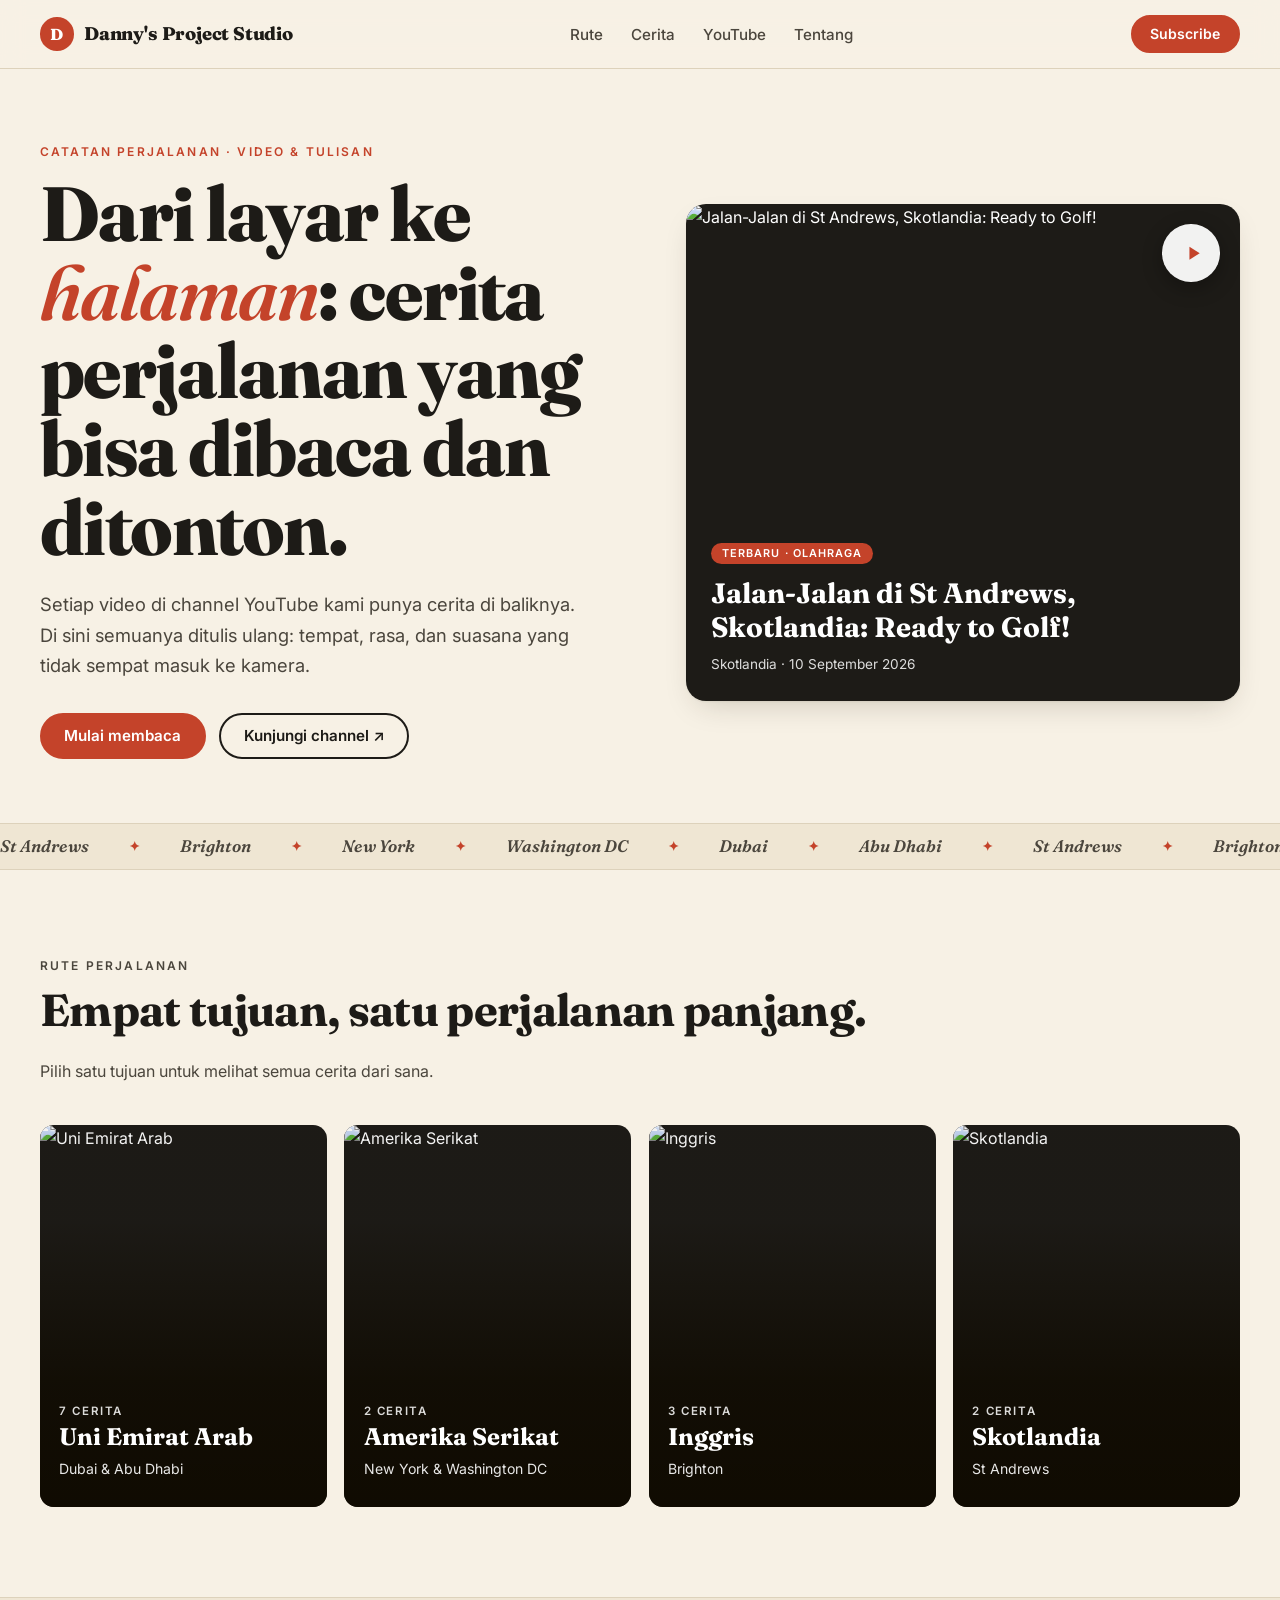
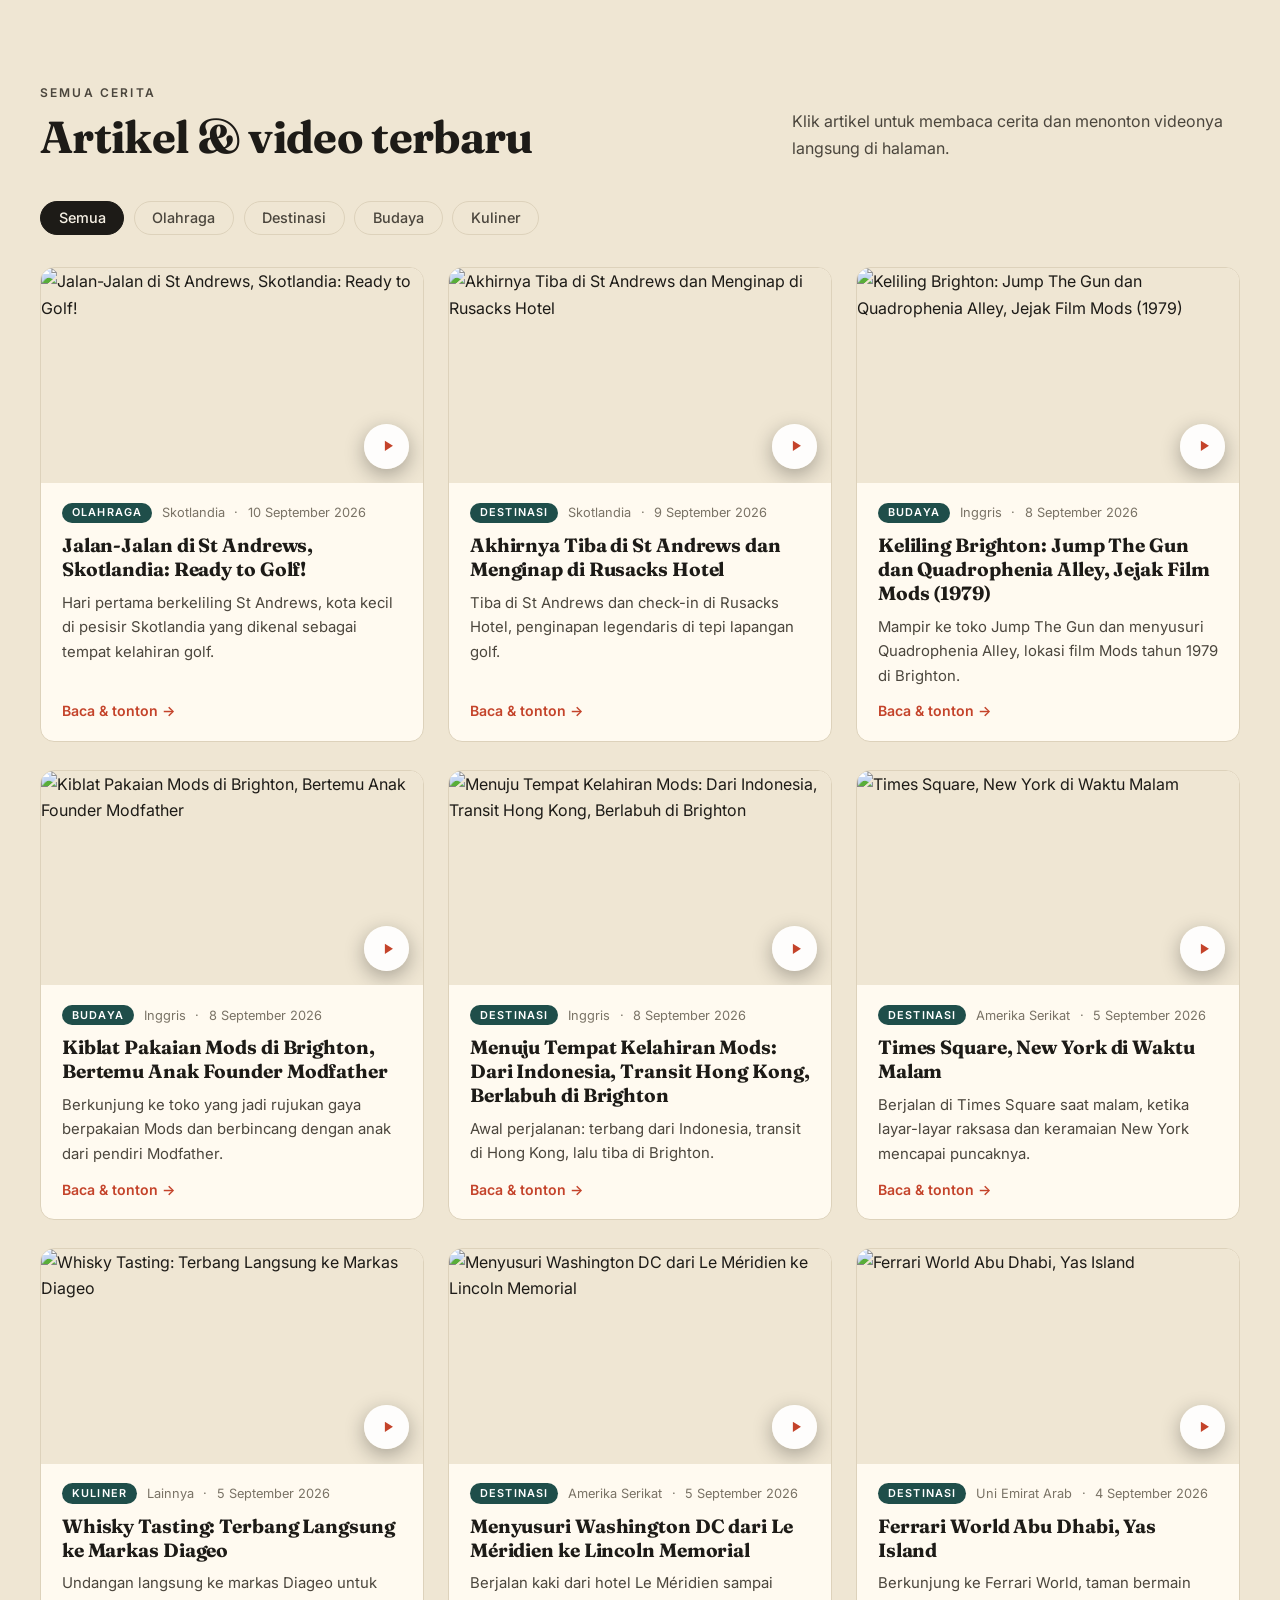
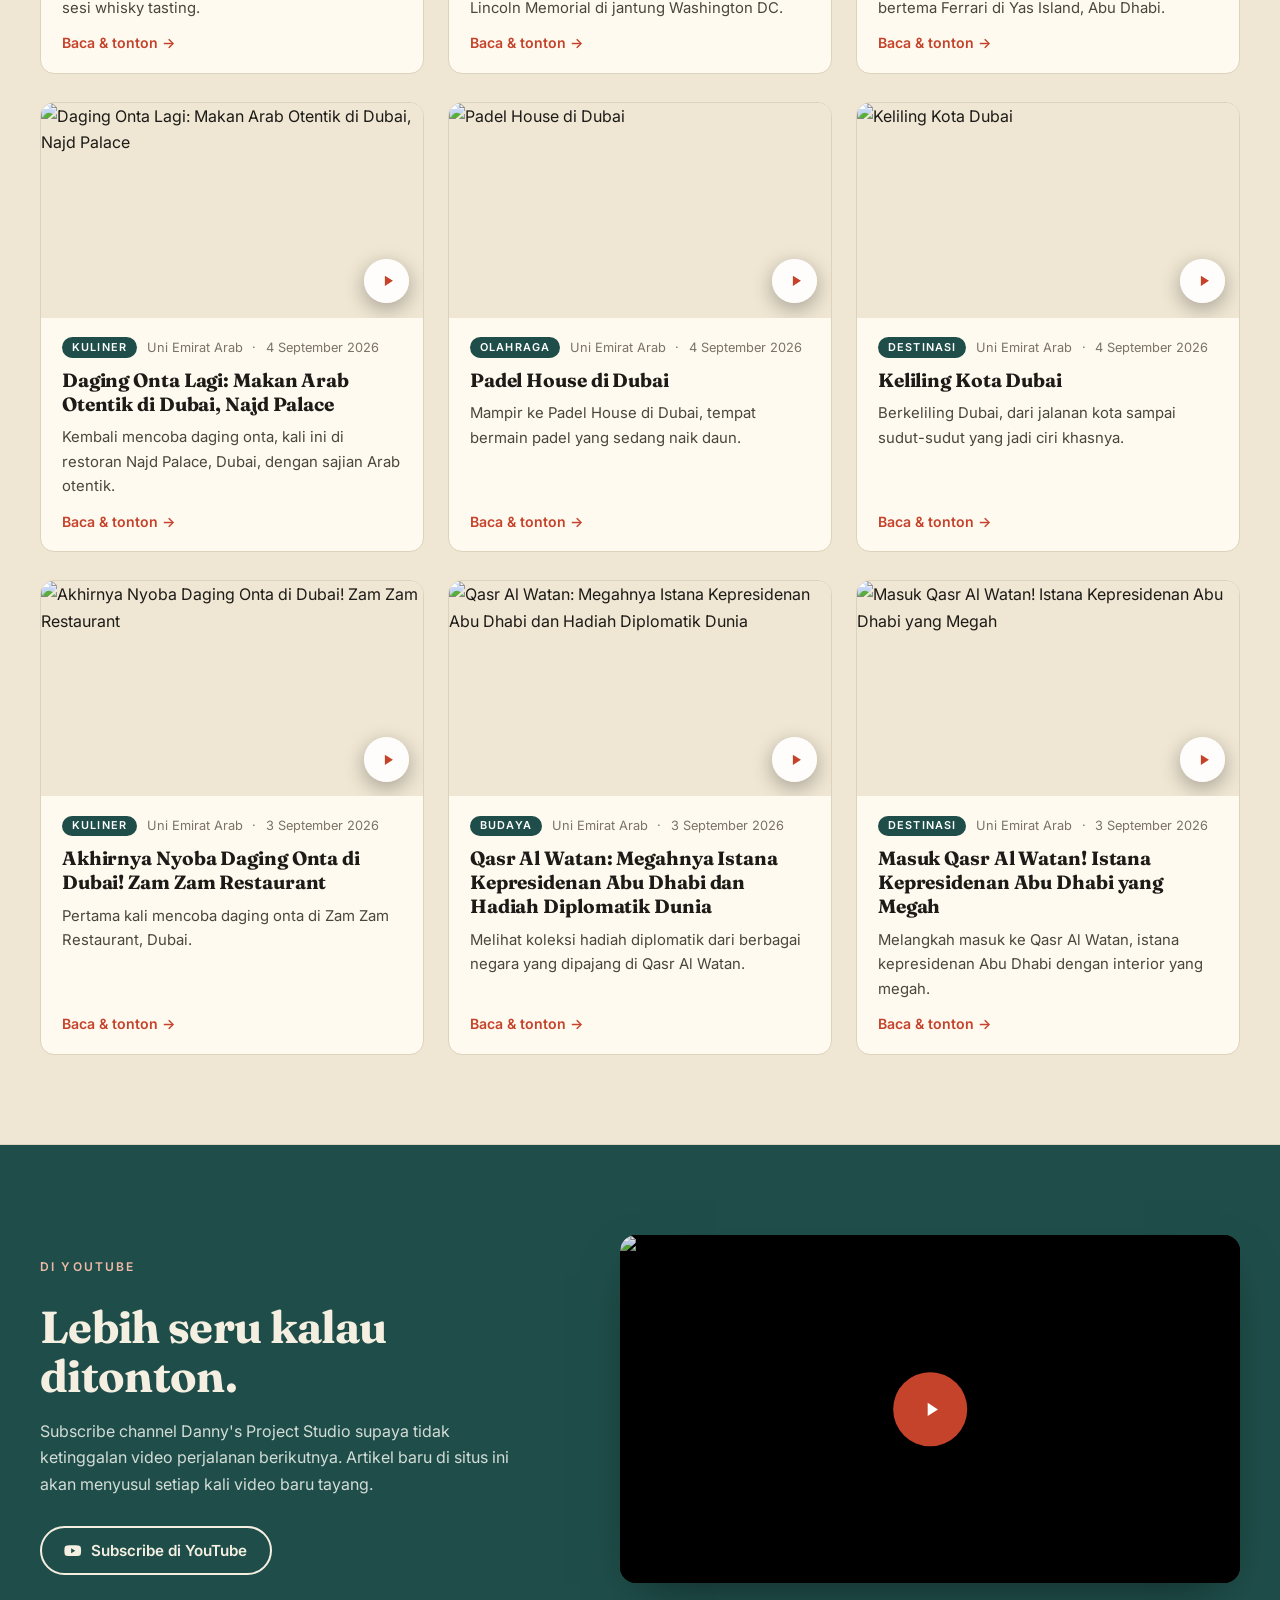
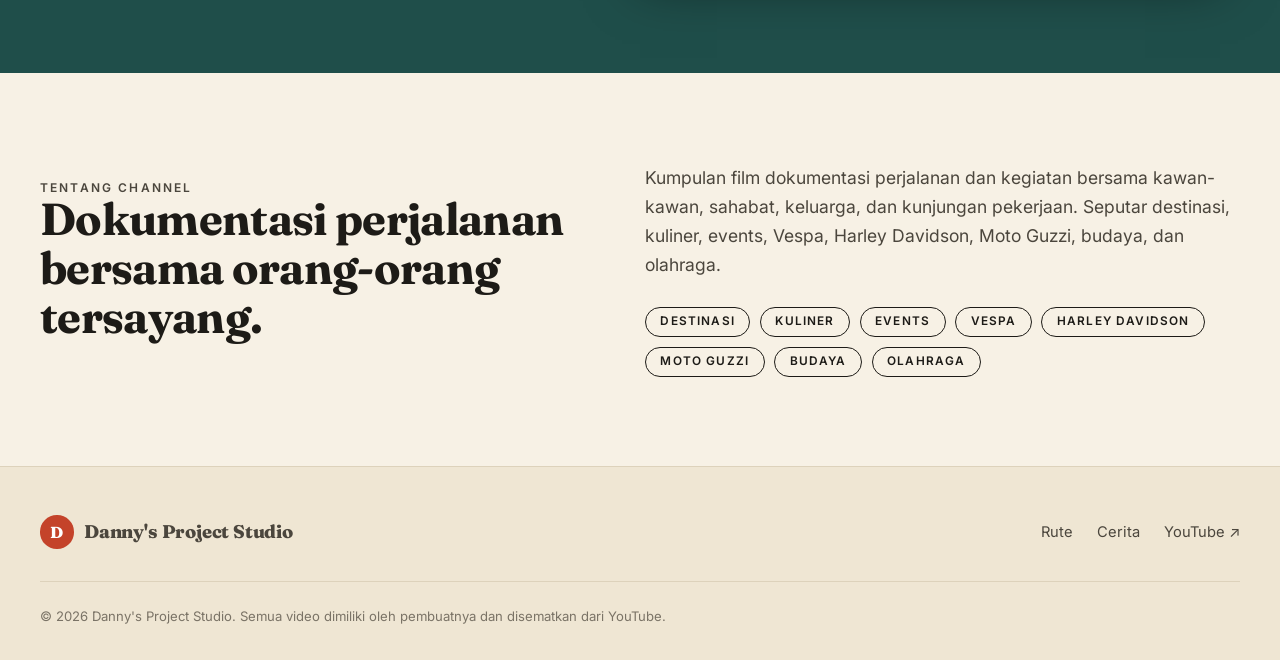
==== index.html @ 521af08e "Initial commit" ====
<!DOCTYPE html>
<html lang="id">
<head>
<meta charset="UTF-8">
<meta name="viewport" content="width=device-width, initial-scale=1.0">
<title>Danny's Project Studio — Catatan Perjalanan &amp; Video Travel</title>
<meta name="description" content="Artikel dan video perjalanan: destinasi, kuliner, budaya, dan olahraga dari Dubai, Abu Dhabi, New York, Washington DC, Brighton, dan St Andrews.">
<meta property="og:type" content="website">
<meta property="og:title" content="Danny's Project Studio — Catatan Perjalanan &amp; Video Travel">
<meta property="og:description" content="Artikel dan video perjalanan dari seluruh dunia.">
<meta property="og:image" content="">
<meta name="theme-color" content="#f7f1e5">
<link rel="preconnect" href="https://fonts.googleapis.com">
<link rel="preconnect" href="https://fonts.gstatic.com" crossorigin>
<link rel="stylesheet" href="https://fonts.googleapis.com/css2?family=Fraunces:ital,opsz,wght@0,9..144,400;0,9..144,600;0,9..144,700;0,9..144,800;1,9..144,600&family=Inter:wght@400;500;600&display=swap">
<link rel="stylesheet" href="assets/style.css">
</head>
<body data-page="home">

<header class="site-header">
  <div class="wrap nav">
    <a class="brand" href="index.html" aria-label="Danny's Project Studio, beranda">
      <span class="brand-mark">D</span>Danny's Project Studio
    </a>
    <button class="nav-toggle" type="button" aria-label="Buka menu" aria-expanded="false">
      <svg viewBox="0 0 24 24" fill="none" stroke="currentColor" stroke-width="2" stroke-linecap="round"><path d="M4 7h16M4 12h16M4 17h16"/></svg>
    </button>
    <ul class="nav-links">
      <li><a href="#rute">Rute</a></li>
      <li><a href="#cerita">Cerita</a></li>
      <li><a href="#youtube">YouTube</a></li>
      <li><a href="#tentang">Tentang</a></li>
    </ul>
    <a class="btn btn-primary nav-cta" href="https://www.youtube.com/@dannymamesahstudio?sub_confirmation=1" target="_blank" rel="noopener">Subscribe</a>
  </div>
</header>

<main>
  <!-- HERO -->
  <section class="hero">
    <div class="wrap hero-grid">
      <div>
        <p class="eyebrow">Catatan perjalanan · Video &amp; tulisan</p>
        <h1 class="h-display">Dari layar ke <em>halaman</em>: cerita perjalanan yang bisa dibaca dan ditonton.</h1>
        <p class="lead">Setiap video di channel YouTube kami punya cerita di baliknya. Di sini semuanya ditulis ulang: tempat, rasa, dan suasana yang tidak sempat masuk ke kamera.</p>
        <div class="hero-actions">
          <a class="btn btn-primary" href="#cerita">Mulai membaca</a>
          <a class="btn btn-ghost" href="https://www.youtube.com/@dannymamesahstudio" target="_blank" rel="noopener">Kunjungi channel ↗</a>
        </div>
      </div>
      <div id="hero-card"></div>
    </div>
  </section>

  <div class="marquee" id="marquee"></div>

  <!-- RUTE -->
  <section id="rute">
    <div class="wrap">
      <div class="section-head">
        <div>
          <p class="eyebrow">Rute perjalanan</p>
          <h2 class="h-section">Empat tujuan, satu perjalanan panjang.</h2>
        </div>
        <p>Pilih satu tujuan untuk melihat semua cerita dari sana.</p>
      </div>
      <div class="routes" id="routes"></div>
    </div>
  </section>

  <!-- CERITA -->
  <section id="cerita" style="background: var(--paper-2); border-block: 1px solid var(--line);">
    <div class="wrap">
      <div class="section-head">
        <div>
          <p class="eyebrow">Semua cerita</p>
          <h2 class="h-section">Artikel &amp; video terbaru</h2>
        </div>
        <p>Klik artikel untuk membaca cerita dan menonton videonya langsung di halaman.</p>
      </div>
      <div class="filters" id="filters" role="group" aria-label="Filter kategori"></div>
      <div class="grid" id="article-grid"></div>
    </div>
  </section>

  <!-- YOUTUBE -->
  <section id="youtube" class="yt-band">
    <div class="wrap yt-grid">
      <div>
        <p class="eyebrow">Di YouTube</p>
        <h2 class="h-section">Lebih seru kalau ditonton.</h2>
        <p>Subscribe channel Danny's Project Studio supaya tidak ketinggalan video perjalanan berikutnya. Artikel baru di situs ini akan menyusul setiap kali video baru tayang.</p>
        <a class="btn btn-ghost" href="https://www.youtube.com/@dannymamesahstudio?sub_confirmation=1" target="_blank" rel="noopener">
          <svg viewBox="0 0 24 24" fill="currentColor" aria-hidden="true"><path d="M23 7.2a3 3 0 0 0-2.1-2.1C19 4.6 12 4.6 12 4.6s-7 0-8.9.5A3 3 0 0 0 1 7.2C.5 9.1.5 12 .5 12s0 2.9.5 4.8a3 3 0 0 0 2.1 2.1c1.9.5 8.9.5 8.9.5s7 0 8.9-.5a3 3 0 0 0 2.1-2.1c.5-1.9.5-4.8.5-4.8s0-2.9-.5-4.8zM9.8 15.3V8.7l5.7 3.3-5.7 3.3z"/></svg>
          Subscribe di YouTube
        </a>
      </div>
      <div id="yt-video"></div>
    </div>
  </section>

  <!-- TENTANG -->
  <section id="tentang">
    <div class="wrap about-grid">
      <div>
        <p class="eyebrow">Tentang channel</p>
        <h2 class="h-section">Dokumentasi perjalanan bersama orang-orang tersayang.</h2>
      </div>
      <div>
        <p id="about-text" style="margin-top:0;font-size:1.1rem"></p>
        <div class="topics" id="topics"></div>
      </div>
    </div>
  </section>
</main>

<footer class="site-footer">
  <div class="wrap">
    <div class="footer-top">
      <a class="brand" href="index.html"><span class="brand-mark">D</span>Danny's Project Studio</a>
      <ul class="footer-links">
        <li><a href="#rute">Rute</a></li>
        <li><a href="#cerita">Cerita</a></li>
        <li><a href="https://www.youtube.com/@dannymamesahstudio" target="_blank" rel="noopener">YouTube ↗</a></li>
      </ul>
    </div>
    <p class="footer-bottom">© <span id="year">2026</span> Danny's Project Studio. Semua video dimiliki oleh pembuatnya dan disematkan dari YouTube.</p>
  </div>
</footer>

<script src="assets/data.js"></script>
<script src="assets/app.js"></script>
</body>
</html>
---- assets/style.css ----
/* ============ TOKENS ============ */
:root {
  --paper: #f7f1e5;
  --paper-2: #efe6d3;
  --card: #fffaf0;
  --ink: #1d1b17;
  --ink-soft: #4b463d;
  --ink-mute: #7a7366;
  --line: #ddd2bb;
  --accent: #c4432a;
  --accent-dark: #9f321d;
  --teal: #1f4e4a;
  --radius: 14px;
  --shadow: 0 1px 2px rgba(40, 30, 10, .06), 0 12px 32px -12px rgba(40, 30, 10, .22);
  --serif: 'Fraunces', Georgia, serif;
  --sans: 'Inter', system-ui, -apple-system, 'Segoe UI', sans-serif;
  --ease: cubic-bezier(.22, 1, .36, 1);
}

* { margin: 0; padding: 0; box-sizing: border-box; }
html { scroll-behavior: smooth; }
body {
  background: var(--paper);
  color: var(--ink);
  font: 400 1rem/1.65 var(--sans);
  -webkit-font-smoothing: antialiased;
}
img { max-width: 100%; display: block; }
a { color: inherit; }
::selection { background: var(--accent); color: #fff; }
:focus-visible { outline: 3px solid var(--accent); outline-offset: 3px; border-radius: 4px; }

.wrap { width: min(1200px, 100% - 3rem); margin-inline: auto; }
.wrap-narrow { width: min(760px, 100% - 3rem); margin-inline: auto; }
.sr-only { position: absolute; width: 1px; height: 1px; overflow: hidden; clip: rect(0 0 0 0); white-space: nowrap; }

.eyebrow {
  font: 600 .75rem/1 var(--sans);
  letter-spacing: .18em;
  text-transform: uppercase;
  color: var(--accent);
}
.h-display {
  font: 800 clamp(2.4rem, 6.2vw, 4.8rem)/1.02 var(--serif);
  letter-spacing: -.02em;
}
.h-section {
  font: 700 clamp(1.8rem, 3.8vw, 2.8rem)/1.1 var(--serif);
  letter-spacing: -.015em;
}
.lead { font-size: 1.15rem; color: var(--ink-soft); max-width: 34rem; }

/* ============ BUTTONS ============ */
.btn {
  display: inline-flex; align-items: center; gap: .6rem;
  padding: .85rem 1.4rem;
  border-radius: 999px;
  font: 600 .95rem/1 var(--sans);
  text-decoration: none;
  border: 2px solid var(--ink);
  background: transparent; color: var(--ink);
  cursor: pointer;
  transition: background .25s var(--ease), color .25s var(--ease), border-color .25s var(--ease), transform .25s var(--ease);
}
.btn:hover { transform: translateY(-2px); }
.btn-primary { background: var(--accent); border-color: var(--accent); color: #fff; }
.btn-primary:hover { background: var(--accent-dark); border-color: var(--accent-dark); }
.btn-ghost:hover { background: var(--ink); color: var(--paper); }
.btn svg { width: 1.15em; height: 1.15em; flex: none; }

/* ============ HEADER ============ */
.site-header {
  position: sticky; top: 0; z-index: 50;
  background: color-mix(in srgb, var(--paper) 88%, transparent);
  backdrop-filter: blur(12px);
  border-bottom: 1px solid var(--line);
}
.nav { display: flex; align-items: center; justify-content: space-between; gap: 1rem; height: 4.25rem; }
.brand { display: flex; align-items: center; gap: .65rem; text-decoration: none; font: 800 1.15rem/1 var(--serif); letter-spacing: -.01em; }
.brand-mark {
  width: 2.1rem; height: 2.1rem; border-radius: 50%;
  background: var(--accent); color: #fff;
  display: grid; place-items: center;
  font: 800 1rem/1 var(--serif);
}
.nav-links { display: flex; align-items: center; gap: 1.75rem; list-style: none; }
.nav-links a { text-decoration: none; font-weight: 500; font-size: .95rem; color: var(--ink-soft); transition: color .2s; }
.nav-links a:hover { color: var(--accent); }
.nav-toggle { display: none; background: none; border: 0; padding: .5rem; cursor: pointer; color: var(--ink); }
.nav-toggle svg { width: 1.6rem; height: 1.6rem; }
.nav .btn { padding: .65rem 1.1rem; font-size: .88rem; }

@media (max-width: 820px) {
  .nav-toggle { display: block; }
  .nav .btn-primary.nav-cta { display: none; }
  .nav-links {
    position: absolute; top: 100%; left: 0; right: 0;
    flex-direction: column; align-items: stretch; gap: 0;
    background: var(--paper);
    border-bottom: 1px solid var(--line);
    padding: .5rem 1.5rem 1rem;
    display: none;
  }
  .nav-links.open { display: flex; }
  .nav-links a { display: block; padding: .85rem 0; border-bottom: 1px solid var(--line); }
  .nav-links li:last-child a { border: 0; }
}

/* ============ HERO ============ */
.hero { padding: clamp(2.5rem, 6vw, 5rem) 0 clamp(2.5rem, 5vw, 4rem); }
.hero-grid { display: grid; grid-template-columns: 1.05fr 1fr; gap: clamp(2rem, 5vw, 4.5rem); align-items: center; }
.hero h1 { margin: 1.1rem 0 1.4rem; }
.hero h1 em { font-style: italic; font-weight: 600; color: var(--accent); }
.hero-actions { display: flex; flex-wrap: wrap; gap: .85rem; margin-top: 2rem; }

.hero-card {
  position: relative; display: block; text-decoration: none;
  border-radius: 20px; overflow: hidden;
  box-shadow: var(--shadow);
  background: var(--ink);
  color: #fff;
}
.hero-card-img { aspect-ratio: 16 / 9; overflow: hidden; }
.hero-card img { width: 100%; height: 100%; object-fit: cover; transition: transform 1.2s var(--ease); }
.hero-card:hover img { transform: scale(1.05); }
.hero-card-body { padding: 1.4rem 1.6rem 1.6rem; }
.hero-card-body .tag { background: var(--accent); }
.hero-card-title { font: 700 clamp(1.3rem, 2.4vw, 1.75rem)/1.2 var(--serif); margin: .8rem 0 .5rem; }
.hero-card-meta { font-size: .85rem; opacity: .85; }
.hero-card .play { position: absolute; top: 1.25rem; right: 1.25rem; }
@media (max-width: 900px) {
  .hero-grid { grid-template-columns: 1fr; }
}

.play {
  width: 3.6rem; height: 3.6rem; border-radius: 50%;
  background: rgba(255,255,255,.94); color: var(--accent);
  display: grid; place-items: center;
  box-shadow: 0 6px 20px rgba(0,0,0,.3);
  transition: transform .3s var(--ease), background .3s;
}
.play svg { width: 1.4rem; height: 1.4rem; margin-left: 3px; }
a:hover > .play, .video-facade:hover .play, .card:hover .play { transform: scale(1.1); background: #fff; }

/* ============ MARQUEE ============ */
.marquee { border-block: 1px solid var(--line); background: var(--paper-2); overflow: hidden; padding: .9rem 0; }
.marquee-track { display: flex; gap: 2.5rem; width: max-content; animation: scroll 38s linear infinite; font: 600 1.05rem/1 var(--serif); font-style: italic; color: var(--ink-soft); }
.marquee-track span { display: inline-flex; align-items: center; gap: 2.5rem; white-space: nowrap; }
.marquee-track span::after { content: '✦'; color: var(--accent); font-style: normal; font-size: .8rem; }
@keyframes scroll { to { transform: translateX(-50%); } }

/* ============ SECTIONS ============ */
section { padding: clamp(3.5rem, 7vw, 6rem) 0; }
.section-head { display: flex; justify-content: space-between; align-items: flex-end; gap: 1.5rem; flex-wrap: wrap; margin-bottom: 2.5rem; }
.section-head .h-section { margin-top: .8rem; }
.section-head p { color: var(--ink-soft); max-width: 28rem; }

/* ============ ROUTES ============ */
.routes { display: grid; grid-template-columns: repeat(4, 1fr); gap: 1.1rem; }
.route {
  position: relative; border: 0; text-align: left; font: inherit; color: #fff;
  aspect-ratio: 3 / 4; border-radius: var(--radius); overflow: hidden;
  cursor: pointer; background: var(--ink); isolation: isolate;
}
.route img { position: absolute; inset: 0; width: 100%; height: 100%; object-fit: cover; z-index: -2; transition: transform .9s var(--ease); }
.route:hover img { transform: scale(1.07); }
.route::after { content: ''; position: absolute; inset: 0; z-index: -1; background: linear-gradient(to top, rgba(15,10,0,.94) 0%, rgba(15,10,0,.8) 32%, rgba(15,10,0,.05) 75%); }
.route-body { position: absolute; inset: auto 0 0 0; padding: 1.2rem; }
.route-count { font: 600 .72rem/1 var(--sans); letter-spacing: .14em; text-transform: uppercase; opacity: .85; }
.route-name { font: 700 1.5rem/1.1 var(--serif); margin: .4rem 0; }
.route-places { font-size: .88rem; opacity: .9; }
.route-blurb { font-size: .82rem; opacity: .75; margin-top: .5rem; max-height: 0; overflow: hidden; transition: max-height .4s var(--ease); }
.route:hover .route-blurb, .route:focus-visible .route-blurb { max-height: 6rem; }
@media (max-width: 960px) { .routes { grid-template-columns: repeat(2, 1fr); } }
@media (max-width: 480px) { .routes { grid-template-columns: 1fr; } .route { aspect-ratio: 16 / 10; } .route-blurb { max-height: 6rem; } }

/* ============ FILTERS ============ */
.filters { display: flex; flex-wrap: wrap; gap: .6rem; margin-bottom: 2rem; }
.chip {
  padding: .55rem 1.1rem; border-radius: 999px;
  border: 1.5px solid var(--line); background: transparent;
  font: 500 .9rem/1 var(--sans); color: var(--ink-soft); cursor: pointer;
  transition: all .2s var(--ease);
}
.chip:hover { border-color: var(--ink); color: var(--ink); }
.chip[aria-pressed="true"] { background: var(--ink); border-color: var(--ink); color: var(--paper); }

/* ============ CARDS ============ */
.grid { display: grid; grid-template-columns: repeat(3, 1fr); gap: 1.75rem 1.5rem; }
@media (max-width: 960px) { .grid { grid-template-columns: repeat(2, 1fr); } }
@media (max-width: 600px) { .grid { grid-template-columns: 1fr; } }

.card {
  display: flex; flex-direction: column; text-decoration: none;
  background: var(--card); border: 1px solid var(--line); border-radius: var(--radius);
  overflow: hidden;
  transition: transform .35s var(--ease), box-shadow .35s var(--ease);
}
.card:hover { transform: translateY(-5px); box-shadow: var(--shadow); }
.card-thumb { position: relative; aspect-ratio: 16 / 9; overflow: hidden; background: var(--paper-2); }
.card-thumb img { width: 100%; height: 100%; object-fit: cover; transition: transform .8s var(--ease); }
.card:hover .card-thumb img { transform: scale(1.06); }
.card-thumb .play { position: absolute; right: .9rem; bottom: .9rem; width: 2.8rem; height: 2.8rem; }
.card-thumb .play svg { width: 1.1rem; height: 1.1rem; }
.card-body { padding: 1.2rem 1.3rem 1.4rem; display: flex; flex-direction: column; gap: .6rem; flex: 1; }
.card-meta { display: flex; align-items: center; gap: .6rem; font-size: .8rem; color: var(--ink-mute); flex-wrap: wrap; }
.card-title { font: 700 1.2rem/1.25 var(--serif); letter-spacing: -.005em; }
.card:hover .card-title { color: var(--accent); }
.card-excerpt { font-size: .93rem; color: var(--ink-soft); display: -webkit-box; -webkit-line-clamp: 3; -webkit-box-orient: vertical; overflow: hidden; }
.card-more { margin-top: auto; padding-top: .4rem; font: 600 .88rem/1 var(--sans); color: var(--accent); }

.tag {
  display: inline-block; padding: .3rem .65rem; border-radius: 999px;
  font: 600 .68rem/1 var(--sans); letter-spacing: .1em; text-transform: uppercase;
  background: var(--teal); color: #fff;
}
.tag-soft { background: var(--paper-2); color: var(--ink-soft); }

.empty { color: var(--ink-mute); padding: 3rem 0; text-align: center; }

/* ============ YOUTUBE BAND ============ */
.yt-band { background: var(--teal); color: #f4efe1; }
.yt-band .eyebrow { color: #f0b9a6; }
.yt-grid { display: grid; grid-template-columns: 1fr 1.2fr; gap: clamp(2rem, 5vw, 4rem); align-items: center; }
.yt-grid p { color: #d3dcd6; margin: 1.1rem 0 1.8rem; max-width: 30rem; }
.yt-band .btn-ghost { border-color: #f4efe1; color: #f4efe1; }
.yt-band .btn-ghost:hover { background: #f4efe1; color: var(--teal); }
@media (max-width: 900px) { .yt-grid { grid-template-columns: 1fr; } }

/* ============ VIDEO FACADE ============ */
.video-wrap { border-radius: 16px; overflow: hidden; box-shadow: 0 20px 50px -20px rgba(0,0,0,.5); background: #000; aspect-ratio: 16 / 9; }
.video-facade { position: relative; width: 100%; height: 100%; border: 0; padding: 0; cursor: pointer; background: #000; display: block; }
.video-facade img { width: 100%; height: 100%; object-fit: cover; opacity: .92; transition: opacity .3s; }
.video-facade:hover img { opacity: 1; }
.video-facade .play { position: absolute; top: 50%; left: 50%; translate: -50% -50%; width: 4.6rem; height: 4.6rem; background: var(--accent); color: #fff; }
.video-facade:hover .play { background: var(--accent-dark); }
.video-wrap iframe { width: 100%; height: 100%; border: 0; display: block; }

/* ============ ABOUT ============ */
.about-grid { display: grid; grid-template-columns: 1fr 1.1fr; gap: clamp(2rem, 5vw, 4rem); align-items: start; }
.about-grid p { color: var(--ink-soft); margin-top: 1.2rem; }
.topics { display: flex; flex-wrap: wrap; gap: .6rem; margin-top: 1.8rem; }
.topics .tag { background: transparent; color: var(--ink); border: 1.5px solid var(--ink); padding: .5rem .9rem; font-size: .74rem; }
@media (max-width: 860px) { .about-grid { grid-template-columns: 1fr; } }

/* ============ FOOTER ============ */
.site-footer { border-top: 1px solid var(--line); background: var(--paper-2); padding: 3rem 0 2rem; font-size: .92rem; color: var(--ink-soft); }
.footer-top { display: flex; justify-content: space-between; align-items: center; gap: 1.5rem; flex-wrap: wrap; padding-bottom: 2rem; border-bottom: 1px solid var(--line); }
.footer-links { display: flex; gap: 1.5rem; list-style: none; flex-wrap: wrap; }
.footer-links a { text-decoration: none; }
.footer-links a:hover { color: var(--accent); }
.footer-bottom { padding-top: 1.5rem; font-size: .82rem; color: var(--ink-mute); }

/* ============ ARTICLE PAGE ============ */
.article-head { padding: clamp(2rem, 5vw, 3.5rem) 0 1.5rem; }
.crumbs { font-size: .85rem; color: var(--ink-mute); margin-bottom: 1.4rem; }
.crumbs a { text-decoration: none; }
.crumbs a:hover { color: var(--accent); }
.article-head h1 { font: 800 clamp(2rem, 5vw, 3.4rem)/1.08 var(--serif); letter-spacing: -.02em; margin: 1rem 0 1.2rem; }
.article-meta { display: flex; flex-wrap: wrap; align-items: center; gap: .6rem 1rem; font-size: .9rem; color: var(--ink-mute); }
.article-video { margin: 1.5rem auto 0; width: min(1000px, 100% - 3rem); }
.article-body { padding: 2.5rem 0 1rem; }
.article-body p { font-size: 1.12rem; line-height: 1.8; color: var(--ink-soft); margin-bottom: 1.4rem; }
.article-body p:first-child::first-letter {
  float: left; font: 800 4.2rem/.85 var(--serif); color: var(--accent);
  padding: .35rem .6rem 0 0;
}
.article-cta { margin: 2rem 0 0; padding: 1.6rem; background: var(--card); border: 1px solid var(--line); border-radius: var(--radius); display: flex; justify-content: space-between; align-items: center; gap: 1rem; flex-wrap: wrap; }
.article-cta strong { font: 700 1.15rem/1.3 var(--serif); display: block; }
.article-cta span { font-size: .9rem; color: var(--ink-mute); }

.pager { display: grid; grid-template-columns: 1fr 1fr; gap: 1rem; margin-top: 3rem; }
.pager a { display: block; padding: 1.1rem 1.3rem; border: 1px solid var(--line); border-radius: var(--radius); text-decoration: none; background: var(--card); transition: border-color .2s, transform .2s var(--ease); }
.pager a:hover { border-color: var(--accent); transform: translateY(-2px); }
.pager small { display: block; font: 600 .7rem/1 var(--sans); letter-spacing: .14em; text-transform: uppercase; color: var(--ink-mute); margin-bottom: .45rem; }
.pager strong { font: 700 1rem/1.3 var(--serif); }
.pager .next { text-align: right; grid-column: 2; }
@media (max-width: 600px) { .pager { grid-template-columns: 1fr; } .pager .next { grid-column: 1; } }

/* ============ REVEAL ============ */
.reveal { opacity: 0; transform: translateY(24px); transition: opacity .8s var(--ease), transform .8s var(--ease); }
.reveal.in { opacity: 1; transform: none; }

@media (prefers-reduced-motion: reduce) {
  html { scroll-behavior: auto; }
  *, *::before, *::after { animation: none !important; transition-duration: .01ms !important; }
  .reveal { opacity: 1; transform: none; }
}
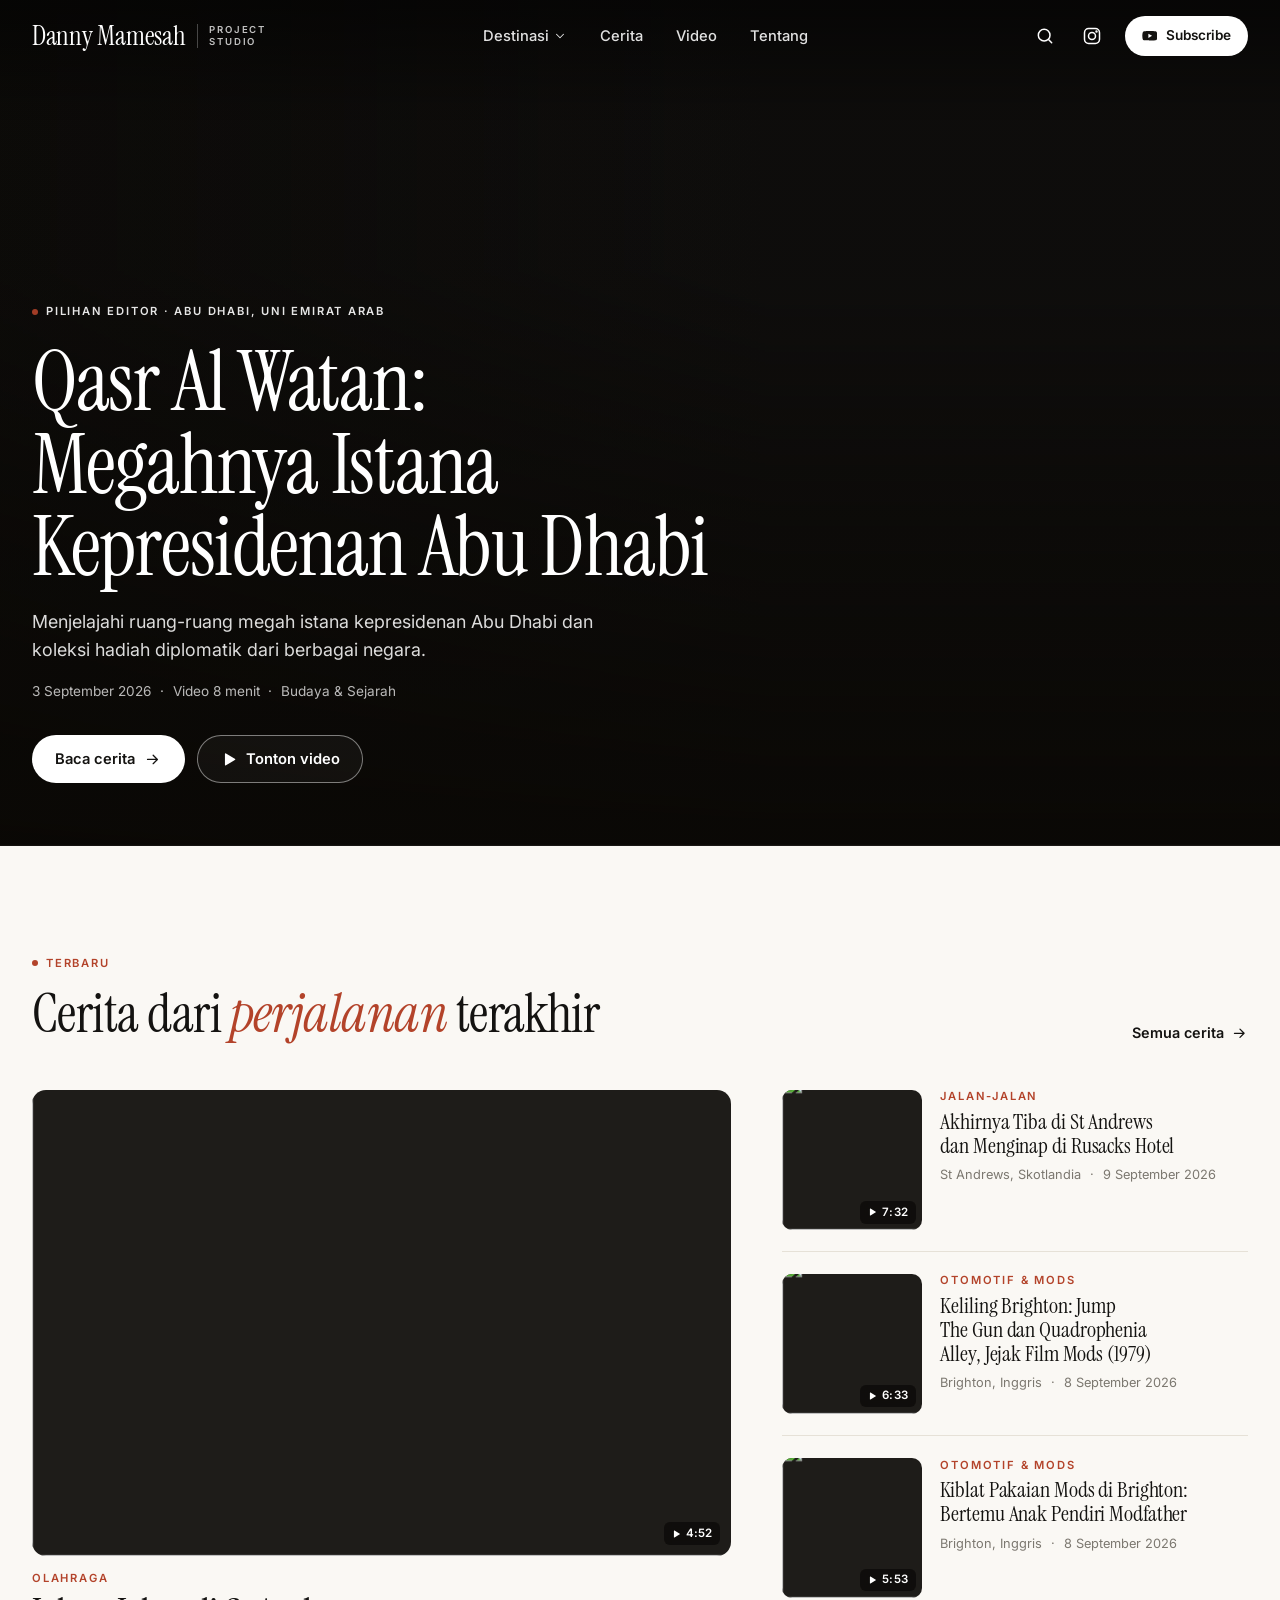
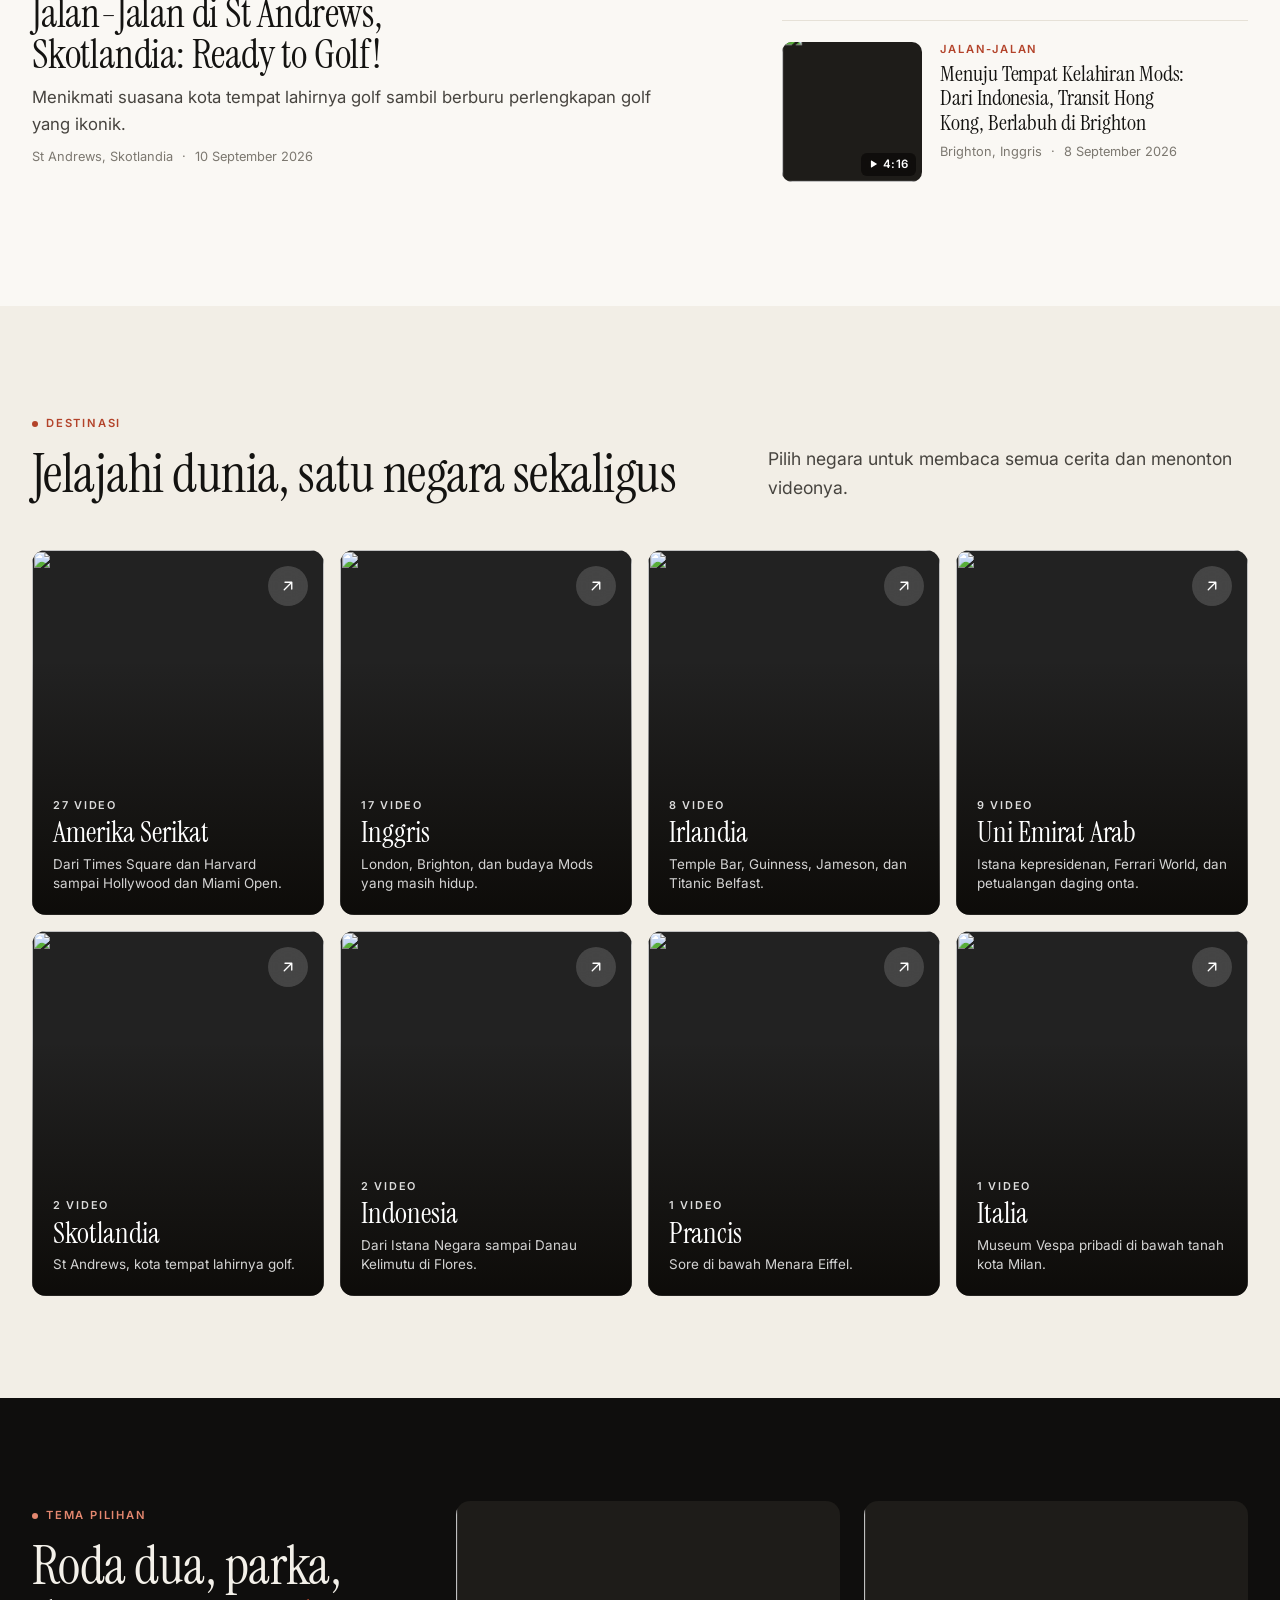
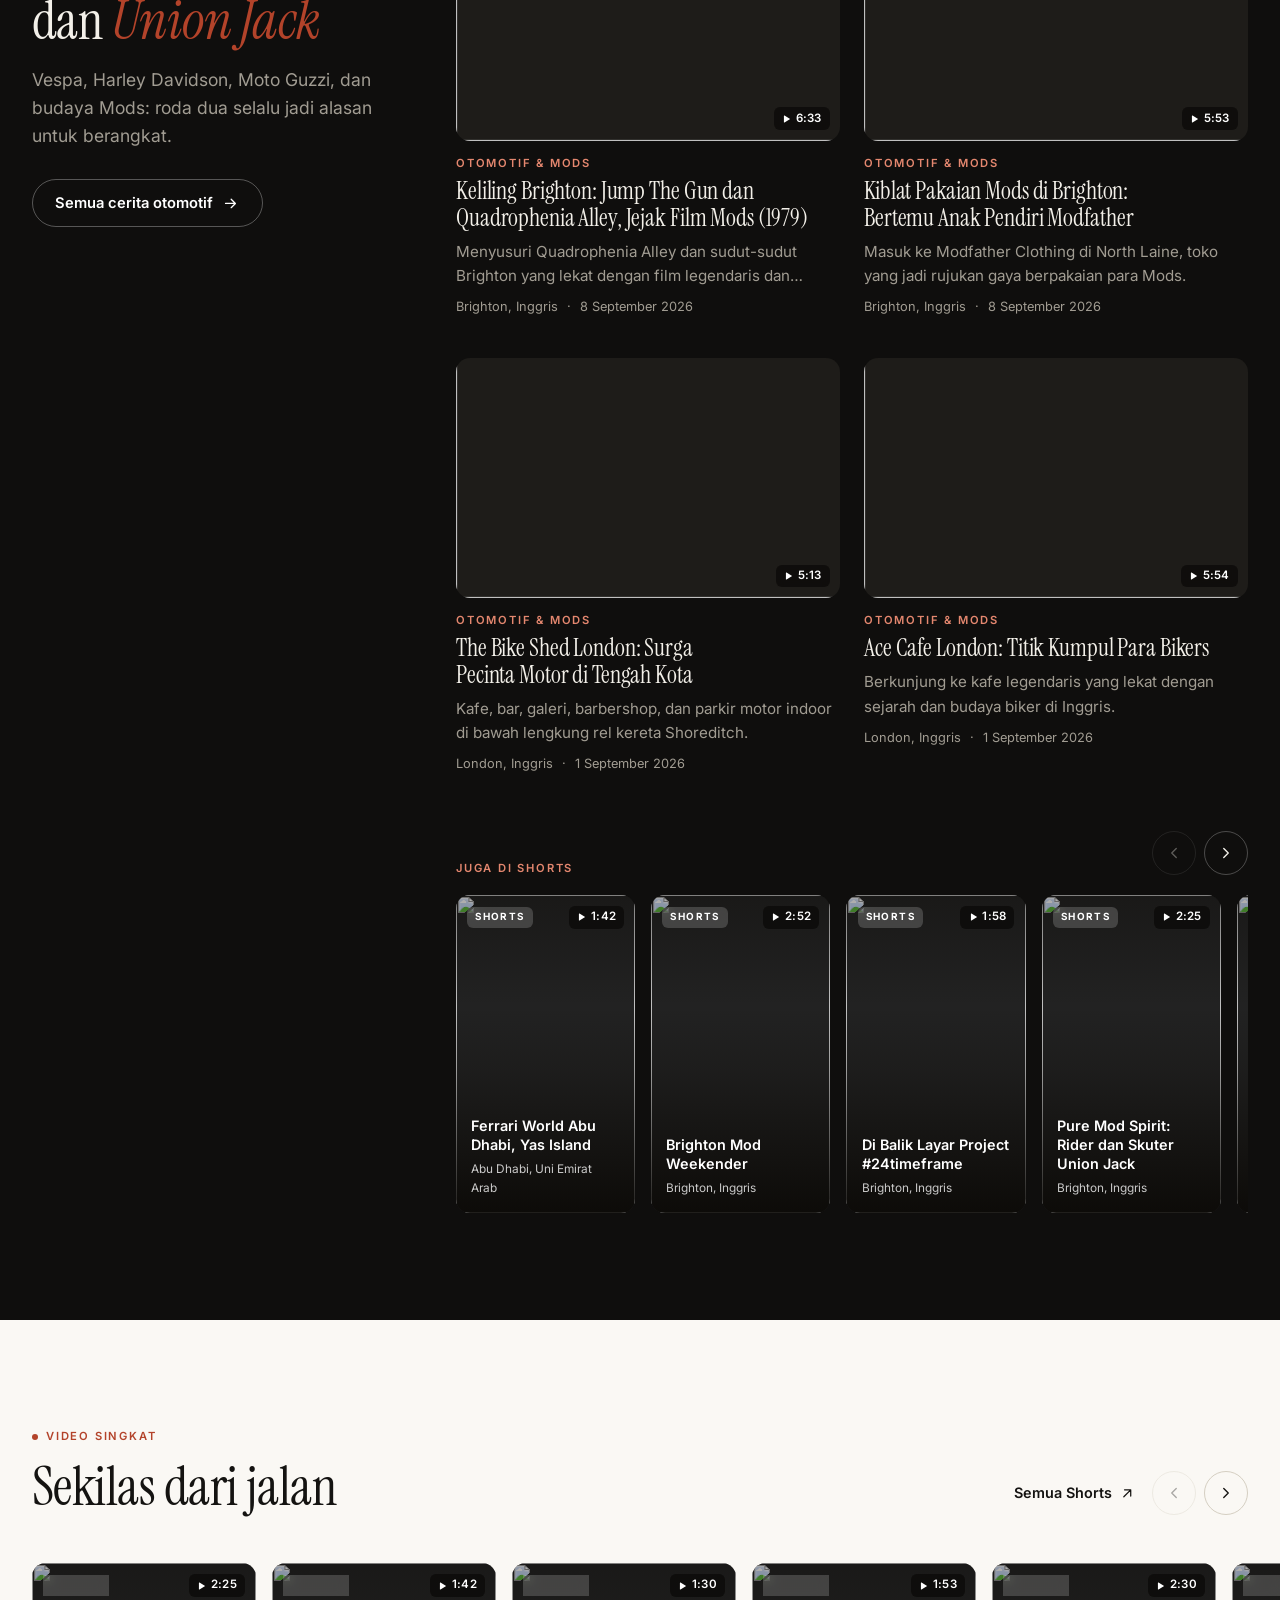
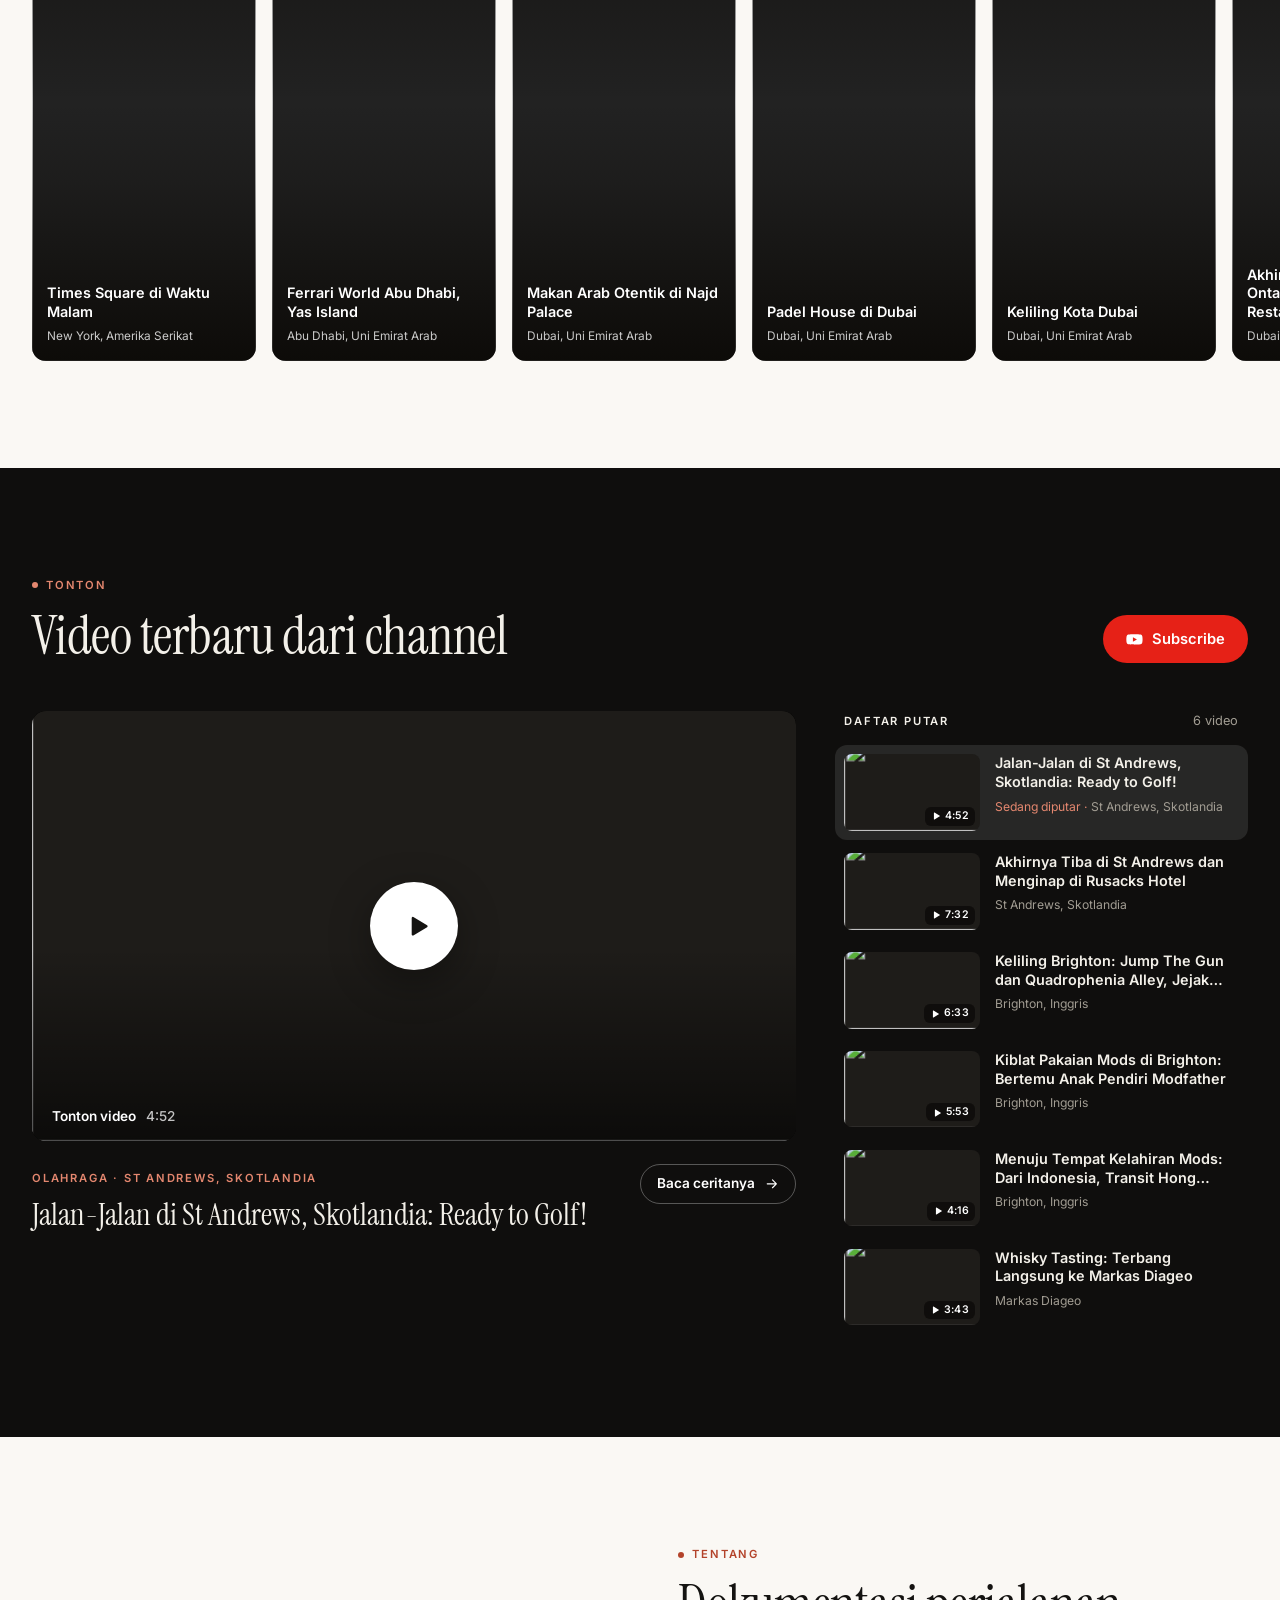
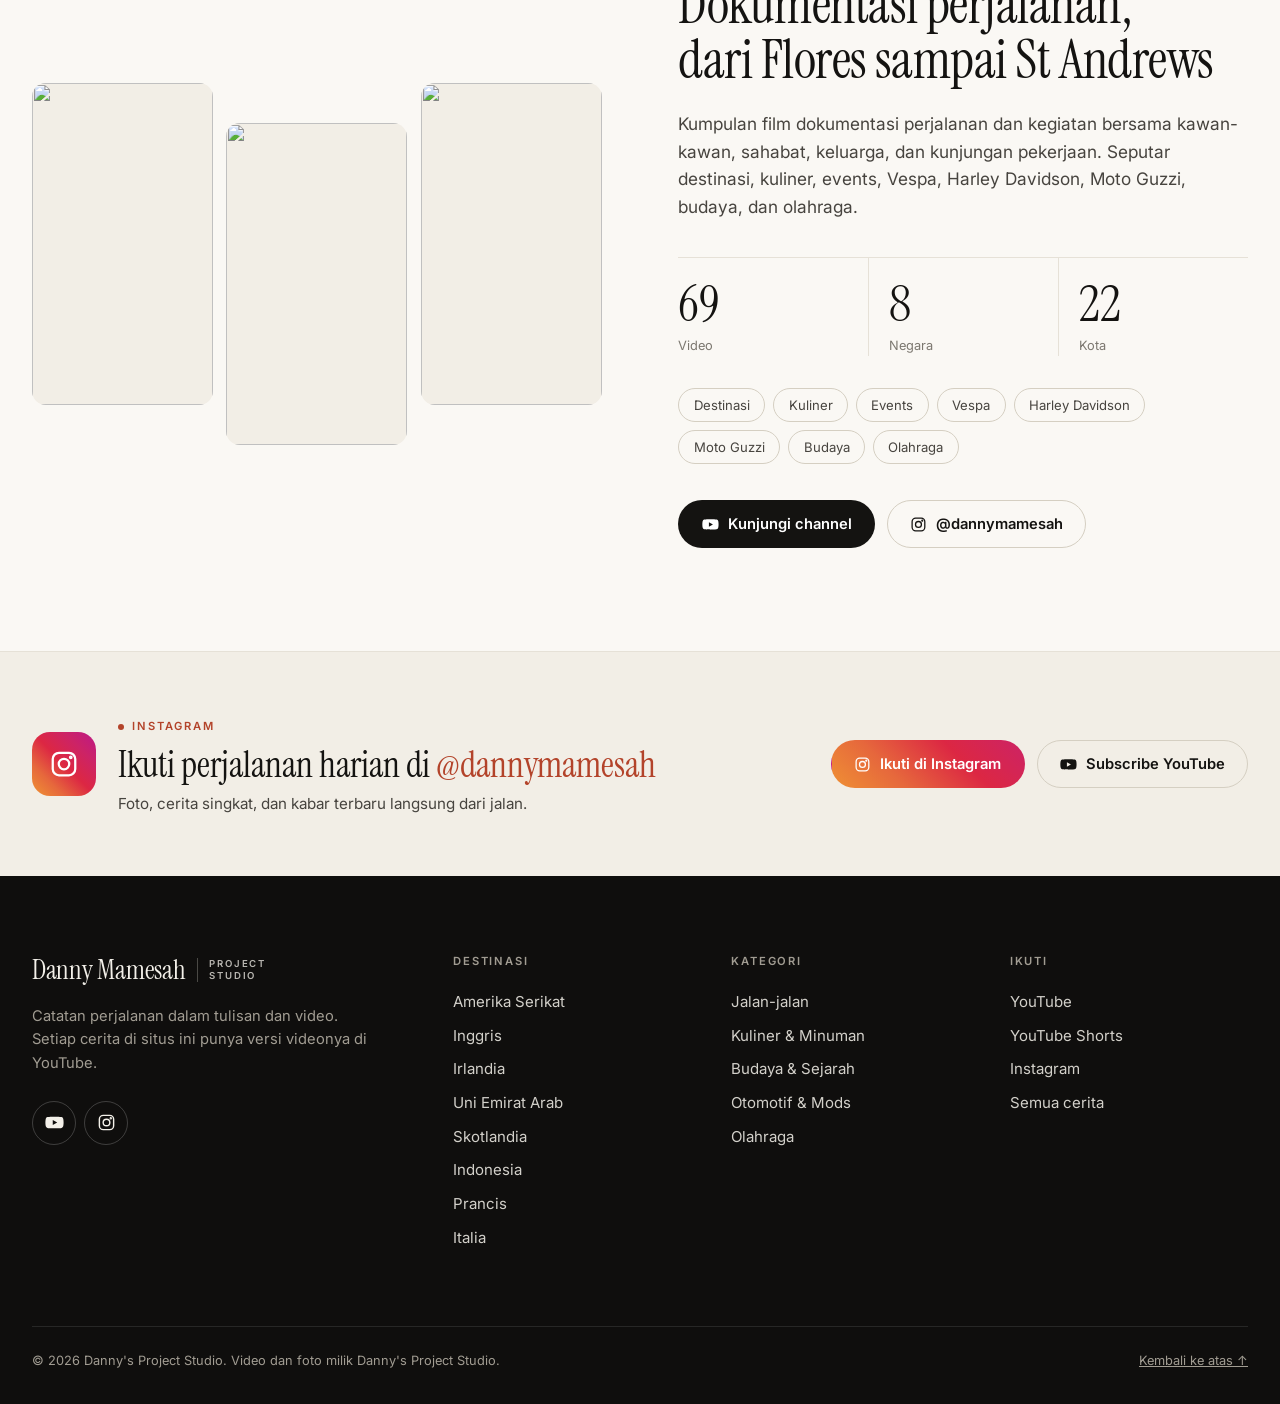
==== commit 60939cb5: "gasss" ====
--- a/index.html
+++ b/index.html
@@ -2,132 +2,28 @@
 <html lang="id">
 <head>
 <meta charset="UTF-8">
-<meta name="viewport" content="width=device-width, initial-scale=1.0">
-<title>Danny's Project Studio — Catatan Perjalanan &amp; Video Travel</title>
-<meta name="description" content="Artikel dan video perjalanan: destinasi, kuliner, budaya, dan olahraga dari Dubai, Abu Dhabi, New York, Washington DC, Brighton, dan St Andrews.">
+<meta name="viewport" content="width=device-width, initial-scale=1">
+<title>Danny Mamesah · Catatan Perjalanan &amp; Video Travel</title>
+<meta name="description" content="Catatan perjalanan dalam tulisan dan video: destinasi, kuliner, budaya, otomotif, dan olahraga dari Indonesia sampai Amerika.">
 <meta property="og:type" content="website">
-<meta property="og:title" content="Danny's Project Studio — Catatan Perjalanan &amp; Video Travel">
-<meta property="og:description" content="Artikel dan video perjalanan dari seluruh dunia.">
-<meta property="og:image" content="">
-<meta name="theme-color" content="#f7f1e5">
+<meta property="og:site_name" content="Danny Mamesah">
+<meta property="og:title" content="Danny Mamesah · Catatan Perjalanan &amp; Video Travel">
+<meta property="og:description" content="Catatan perjalanan dalam tulisan dan video.">
+<meta property="og:image" content="https://i.ytimg.com/vi/6wctwf3QuKw/maxres1.jpg">
+<meta name="twitter:card" content="summary_large_image">
+<meta name="theme-color" content="#faf8f4">
+<link rel="icon" href="assets/favicon.svg" type="image/svg+xml">
 <link rel="preconnect" href="https://fonts.googleapis.com">
 <link rel="preconnect" href="https://fonts.gstatic.com" crossorigin>
-<link rel="stylesheet" href="https://fonts.googleapis.com/css2?family=Fraunces:ital,opsz,wght@0,9..144,400;0,9..144,600;0,9..144,700;0,9..144,800;1,9..144,600&family=Inter:wght@400;500;600&display=swap">
+<link rel="preconnect" href="https://i.ytimg.com">
+<link rel="stylesheet" href="https://fonts.googleapis.com/css2?family=Instrument+Serif:ital@0;1&family=Inter:wght@400;500;600;700&display=swap">
 <link rel="stylesheet" href="assets/style.css">
 </head>
-<body data-page="home">
-
-<header class="site-header">
-  <div class="wrap nav">
-    <a class="brand" href="index.html" aria-label="Danny's Project Studio, beranda">
-      <span class="brand-mark">D</span>Danny's Project Studio
-    </a>
-    <button class="nav-toggle" type="button" aria-label="Buka menu" aria-expanded="false">
-      <svg viewBox="0 0 24 24" fill="none" stroke="currentColor" stroke-width="2" stroke-linecap="round"><path d="M4 7h16M4 12h16M4 17h16"/></svg>
-    </button>
-    <ul class="nav-links">
-      <li><a href="#rute">Rute</a></li>
-      <li><a href="#cerita">Cerita</a></li>
-      <li><a href="#youtube">YouTube</a></li>
-      <li><a href="#tentang">Tentang</a></li>
-    </ul>
-    <a class="btn btn-primary nav-cta" href="https://www.youtube.com/@dannymamesahstudio?sub_confirmation=1" target="_blank" rel="noopener">Subscribe</a>
-  </div>
-</header>
-
-<main>
-  <!-- HERO -->
-  <section class="hero">
-    <div class="wrap hero-grid">
-      <div>
-        <p class="eyebrow">Catatan perjalanan · Video &amp; tulisan</p>
-        <h1 class="h-display">Dari layar ke <em>halaman</em>: cerita perjalanan yang bisa dibaca dan ditonton.</h1>
-        <p class="lead">Setiap video di channel YouTube kami punya cerita di baliknya. Di sini semuanya ditulis ulang: tempat, rasa, dan suasana yang tidak sempat masuk ke kamera.</p>
-        <div class="hero-actions">
-          <a class="btn btn-primary" href="#cerita">Mulai membaca</a>
-          <a class="btn btn-ghost" href="https://www.youtube.com/@dannymamesahstudio" target="_blank" rel="noopener">Kunjungi channel ↗</a>
-        </div>
-      </div>
-      <div id="hero-card"></div>
-    </div>
-  </section>
-
-  <div class="marquee" id="marquee"></div>
-
-  <!-- RUTE -->
-  <section id="rute">
-    <div class="wrap">
-      <div class="section-head">
-        <div>
-          <p class="eyebrow">Rute perjalanan</p>
-          <h2 class="h-section">Empat tujuan, satu perjalanan panjang.</h2>
-        </div>
-        <p>Pilih satu tujuan untuk melihat semua cerita dari sana.</p>
-      </div>
-      <div class="routes" id="routes"></div>
-    </div>
-  </section>
-
-  <!-- CERITA -->
-  <section id="cerita" style="background: var(--paper-2); border-block: 1px solid var(--line);">
-    <div class="wrap">
-      <div class="section-head">
-        <div>
-          <p class="eyebrow">Semua cerita</p>
-          <h2 class="h-section">Artikel &amp; video terbaru</h2>
-        </div>
-        <p>Klik artikel untuk membaca cerita dan menonton videonya langsung di halaman.</p>
-      </div>
-      <div class="filters" id="filters" role="group" aria-label="Filter kategori"></div>
-      <div class="grid" id="article-grid"></div>
-    </div>
-  </section>
-
-  <!-- YOUTUBE -->
-  <section id="youtube" class="yt-band">
-    <div class="wrap yt-grid">
-      <div>
-        <p class="eyebrow">Di YouTube</p>
-        <h2 class="h-section">Lebih seru kalau ditonton.</h2>
-        <p>Subscribe channel Danny's Project Studio supaya tidak ketinggalan video perjalanan berikutnya. Artikel baru di situs ini akan menyusul setiap kali video baru tayang.</p>
-        <a class="btn btn-ghost" href="https://www.youtube.com/@dannymamesahstudio?sub_confirmation=1" target="_blank" rel="noopener">
-          <svg viewBox="0 0 24 24" fill="currentColor" aria-hidden="true"><path d="M23 7.2a3 3 0 0 0-2.1-2.1C19 4.6 12 4.6 12 4.6s-7 0-8.9.5A3 3 0 0 0 1 7.2C.5 9.1.5 12 .5 12s0 2.9.5 4.8a3 3 0 0 0 2.1 2.1c1.9.5 8.9.5 8.9.5s7 0 8.9-.5a3 3 0 0 0 2.1-2.1c.5-1.9.5-4.8.5-4.8s0-2.9-.5-4.8zM9.8 15.3V8.7l5.7 3.3-5.7 3.3z"/></svg>
-          Subscribe di YouTube
-        </a>
-      </div>
-      <div id="yt-video"></div>
-    </div>
-  </section>
-
-  <!-- TENTANG -->
-  <section id="tentang">
-    <div class="wrap about-grid">
-      <div>
-        <p class="eyebrow">Tentang channel</p>
-        <h2 class="h-section">Dokumentasi perjalanan bersama orang-orang tersayang.</h2>
-      </div>
-      <div>
-        <p id="about-text" style="margin-top:0;font-size:1.1rem"></p>
-        <div class="topics" id="topics"></div>
-      </div>
-    </div>
-  </section>
-</main>
-
-<footer class="site-footer">
-  <div class="wrap">
-    <div class="footer-top">
-      <a class="brand" href="index.html"><span class="brand-mark">D</span>Danny's Project Studio</a>
-      <ul class="footer-links">
-        <li><a href="#rute">Rute</a></li>
-        <li><a href="#cerita">Cerita</a></li>
-        <li><a href="https://www.youtube.com/@dannymamesahstudio" target="_blank" rel="noopener">YouTube ↗</a></li>
-      </ul>
-    </div>
-    <p class="footer-bottom">© <span id="year">2026</span> Danny's Project Studio. Semua video dimiliki oleh pembuatnya dan disematkan dari YouTube.</p>
-  </div>
-</footer>
-
+<body data-page="home" id="top">
+<header id="site-header" class="site-header is-overlay"></header>
+<main id="main"></main>
+<footer id="site-footer"></footer>
+<noscript><p style="padding:2rem;text-align:center">Situs ini membutuhkan JavaScript untuk menampilkan cerita dan video.</p></noscript>
 <script src="assets/data.js"></script>
 <script src="assets/app.js"></script>
 </body>
--- a/assets/style.css
+++ b/assets/style.css
@@ -1,284 +1,681 @@
-/* ============ TOKENS ============ */
+/* =====================================================================
+   Danny Mamesah · Project Studio — design system
+   ===================================================================== */
+
 :root {
-  --paper: #f7f1e5;
-  --paper-2: #efe6d3;
-  --card: #fffaf0;
-  --ink: #1d1b17;
-  --ink-soft: #4b463d;
-  --ink-mute: #7a7366;
-  --line: #ddd2bb;
-  --accent: #c4432a;
-  --accent-dark: #9f321d;
-  --teal: #1f4e4a;
-  --radius: 14px;
-  --shadow: 0 1px 2px rgba(40, 30, 10, .06), 0 12px 32px -12px rgba(40, 30, 10, .22);
-  --serif: 'Fraunces', Georgia, serif;
-  --sans: 'Inter', system-ui, -apple-system, 'Segoe UI', sans-serif;
+  --bg: #faf8f4;
+  --bg-2: #f2eee6;
+  --surface: #ffffff;
+  --ink: #141311;
+  --ink-2: #47443f;
+  --ink-3: #7c7870;
+  --line: #e6e1d7;
+  --line-2: #d5cfc2;
+  --accent: #b3432a;
+  --accent-ink: #8f331f;
+  --night: #0f0e0d;
+  --night-2: #1b1a18;
+  --night-ink: #f3f0e9;
+  --night-mute: #a19c92;
+
+  --display: 'Instrument Serif', 'Times New Roman', serif;
+  --text-serif: 'Newsreader', Georgia, serif;
+  --sans: 'Inter', system-ui, -apple-system, 'Segoe UI', Roboto, sans-serif;
+
+  --maxw: 1240px;
+  --gutter: clamp(1rem, 4vw, 2rem);
+  --edge: max(var(--gutter), calc((100% - var(--maxw)) / 2));
+  --r: 14px;
+  --r-sm: 10px;
+  --header-h: 72px;
   --ease: cubic-bezier(.22, 1, .36, 1);
-}
-
-* { margin: 0; padding: 0; box-sizing: border-box; }
-html { scroll-behavior: smooth; }
+  --shadow-lg: 0 24px 60px -24px rgba(20, 16, 8, .35);
+  color-scheme: light;
+}
+
+*, *::before, *::after { box-sizing: border-box; margin: 0; padding: 0; }
+html { scroll-behavior: smooth; -webkit-text-size-adjust: 100%; }
 body {
-  background: var(--paper);
+  background: var(--bg);
   color: var(--ink);
-  font: 400 1rem/1.65 var(--sans);
+  font: 400 1rem/1.6 var(--sans);
   -webkit-font-smoothing: antialiased;
-}
-img { max-width: 100%; display: block; }
+  text-rendering: optimizeLegibility;
+  overflow-x: hidden;
+}
+img { display: block; max-width: 100%; }
 a { color: inherit; }
+button { font: inherit; color: inherit; }
+ul { list-style: none; }
 ::selection { background: var(--accent); color: #fff; }
-:focus-visible { outline: 3px solid var(--accent); outline-offset: 3px; border-radius: 4px; }
-
-.wrap { width: min(1200px, 100% - 3rem); margin-inline: auto; }
-.wrap-narrow { width: min(760px, 100% - 3rem); margin-inline: auto; }
+:focus-visible { outline: 2px solid var(--accent); outline-offset: 3px; border-radius: 6px; }
+
+.wrap { width: min(var(--maxw), 100% - 2 * var(--gutter)); margin-inline: auto; }
 .sr-only { position: absolute; width: 1px; height: 1px; overflow: hidden; clip: rect(0 0 0 0); white-space: nowrap; }
-
-.eyebrow {
-  font: 600 .75rem/1 var(--sans);
-  letter-spacing: .18em;
-  text-transform: uppercase;
+.skip-link {
+  position: absolute; left: 1rem; top: -100px; z-index: 100;
+  background: var(--ink); color: #fff; padding: .7rem 1rem; border-radius: 8px; text-decoration: none;
+}
+.skip-link:focus { top: 1rem; }
+.icon { width: 1.15em; height: 1.15em; flex: none; }
+
+/* ---------- type ---------- */
+.kicker {
+  display: inline-flex; align-items: center; gap: .5rem;
+  font: 600 .7rem/1 var(--sans);
+  letter-spacing: .16em; text-transform: uppercase;
   color: var(--accent);
-}
-.h-display {
-  font: 800 clamp(2.4rem, 6.2vw, 4.8rem)/1.02 var(--serif);
-  letter-spacing: -.02em;
-}
-.h-section {
-  font: 700 clamp(1.8rem, 3.8vw, 2.8rem)/1.1 var(--serif);
-  letter-spacing: -.015em;
-}
-.lead { font-size: 1.15rem; color: var(--ink-soft); max-width: 34rem; }
-
-/* ============ BUTTONS ============ */
+  text-decoration: none;
+}
+.kicker-dot::before { content: ''; width: 6px; height: 6px; border-radius: 50%; background: currentColor; }
+.section-title {
+  font: 400 clamp(2.1rem, 4.2vw, 3.5rem)/1.02 var(--display);
+  letter-spacing: -.01em;
+  text-wrap: balance;
+}
+.section-title em { font-style: italic; color: var(--accent); }
+.lede { font-size: 1.1rem; line-height: 1.6; color: var(--ink-2); }
+.meta {
+  display: flex; flex-wrap: wrap; align-items: center; gap: .3rem .55rem;
+  font-size: .8rem; color: var(--ink-3);
+}
+.meta .dot::before { content: '·'; }
+
+/* ---------- buttons ---------- */
 .btn {
-  display: inline-flex; align-items: center; gap: .6rem;
-  padding: .85rem 1.4rem;
-  border-radius: 999px;
-  font: 600 .95rem/1 var(--sans);
-  text-decoration: none;
-  border: 2px solid var(--ink);
-  background: transparent; color: var(--ink);
-  cursor: pointer;
-  transition: background .25s var(--ease), color .25s var(--ease), border-color .25s var(--ease), transform .25s var(--ease);
-}
-.btn:hover { transform: translateY(-2px); }
-.btn-primary { background: var(--accent); border-color: var(--accent); color: #fff; }
-.btn-primary:hover { background: var(--accent-dark); border-color: var(--accent-dark); }
-.btn-ghost:hover { background: var(--ink); color: var(--paper); }
-.btn svg { width: 1.15em; height: 1.15em; flex: none; }
-
-/* ============ HEADER ============ */
+  display: inline-flex; align-items: center; justify-content: center; gap: .55rem;
+  height: 48px; padding: 0 1.4rem;
+  border-radius: 999px; border: 1px solid transparent;
+  font: 600 .92rem/1 var(--sans);
+  text-decoration: none; white-space: nowrap; cursor: pointer;
+  transition: background-color .25s var(--ease), color .25s var(--ease), border-color .25s var(--ease), transform .25s var(--ease);
+}
+.btn:active { transform: translateY(1px); }
+.btn-sm { height: 40px; padding: 0 1rem; font-size: .85rem; }
+.btn-dark { background: var(--ink); color: #fff; }
+.btn-dark:hover { background: var(--accent); }
+.btn-light { background: #fff; color: var(--ink); }
+.btn-light:hover { background: #ece6da; }
+.btn-outline { border-color: var(--line-2); background: transparent; color: var(--ink); }
+.btn-outline:hover { border-color: var(--ink); }
+.btn-outline-light { border-color: rgba(255,255,255,.45); color: #fff; background: rgba(255,255,255,.04); }
+.btn-outline-light:hover { background: rgba(255,255,255,.14); border-color: #fff; }
+.btn-yt { background: #e62117; color: #fff; }
+.btn-yt:hover { background: #c4150c; }
+.btn-block { width: 100%; }
+.btn-ig { color: #fff; background: linear-gradient(45deg, #f09433 0%, #e6683c 25%, #dc2743 50%, #cc2366 75%, #bc1888 100%); background-size: 140% 140%; background-position: 0 50%; transition: background-position .4s var(--ease), transform .25s var(--ease); }
+.btn-ig:hover { background-position: 100% 50%; }
+
+.icon-btn {
+  width: 42px; height: 42px; border-radius: 50%;
+  display: inline-grid; place-items: center;
+  background: transparent; border: 1px solid transparent; cursor: pointer;
+  transition: background-color .2s, border-color .2s;
+}
+.icon-btn:hover { background: color-mix(in srgb, currentColor 9%, transparent); }
+.icon-btn .icon { width: 20px; height: 20px; }
+
+.link-arrow {
+  display: inline-flex; align-items: center; gap: .45rem;
+  font: 600 .9rem/1 var(--sans); text-decoration: none; white-space: nowrap;
+}
+.link-arrow .icon { transition: transform .3s var(--ease); }
+.link-arrow:hover .icon { transform: translateX(4px); }
+
+/* ---------- header ---------- */
 .site-header {
-  position: sticky; top: 0; z-index: 50;
-  background: color-mix(in srgb, var(--paper) 88%, transparent);
-  backdrop-filter: blur(12px);
+  position: sticky; top: 0; z-index: 60;
+  color: var(--ink);
+  background: rgba(250, 248, 244, .9);
+  -webkit-backdrop-filter: saturate(1.4) blur(14px);
+  backdrop-filter: saturate(1.4) blur(14px);
   border-bottom: 1px solid var(--line);
-}
-.nav { display: flex; align-items: center; justify-content: space-between; gap: 1rem; height: 4.25rem; }
-.brand { display: flex; align-items: center; gap: .65rem; text-decoration: none; font: 800 1.15rem/1 var(--serif); letter-spacing: -.01em; }
-.brand-mark {
-  width: 2.1rem; height: 2.1rem; border-radius: 50%;
-  background: var(--accent); color: #fff;
-  display: grid; place-items: center;
-  font: 800 1rem/1 var(--serif);
-}
-.nav-links { display: flex; align-items: center; gap: 1.75rem; list-style: none; }
-.nav-links a { text-decoration: none; font-weight: 500; font-size: .95rem; color: var(--ink-soft); transition: color .2s; }
-.nav-links a:hover { color: var(--accent); }
-.nav-toggle { display: none; background: none; border: 0; padding: .5rem; cursor: pointer; color: var(--ink); }
-.nav-toggle svg { width: 1.6rem; height: 1.6rem; }
-.nav .btn { padding: .65rem 1.1rem; font-size: .88rem; }
-
-@media (max-width: 820px) {
-  .nav-toggle { display: block; }
-  .nav .btn-primary.nav-cta { display: none; }
-  .nav-links {
-    position: absolute; top: 100%; left: 0; right: 0;
-    flex-direction: column; align-items: stretch; gap: 0;
-    background: var(--paper);
-    border-bottom: 1px solid var(--line);
-    padding: .5rem 1.5rem 1rem;
-    display: none;
-  }
-  .nav-links.open { display: flex; }
-  .nav-links a { display: block; padding: .85rem 0; border-bottom: 1px solid var(--line); }
-  .nav-links li:last-child a { border: 0; }
-}
-
-/* ============ HERO ============ */
-.hero { padding: clamp(2.5rem, 6vw, 5rem) 0 clamp(2.5rem, 5vw, 4rem); }
-.hero-grid { display: grid; grid-template-columns: 1.05fr 1fr; gap: clamp(2rem, 5vw, 4.5rem); align-items: center; }
-.hero h1 { margin: 1.1rem 0 1.4rem; }
-.hero h1 em { font-style: italic; font-weight: 600; color: var(--accent); }
-.hero-actions { display: flex; flex-wrap: wrap; gap: .85rem; margin-top: 2rem; }
-
-.hero-card {
-  position: relative; display: block; text-decoration: none;
-  border-radius: 20px; overflow: hidden;
-  box-shadow: var(--shadow);
-  background: var(--ink);
-  color: #fff;
-}
-.hero-card-img { aspect-ratio: 16 / 9; overflow: hidden; }
-.hero-card img { width: 100%; height: 100%; object-fit: cover; transition: transform 1.2s var(--ease); }
-.hero-card:hover img { transform: scale(1.05); }
-.hero-card-body { padding: 1.4rem 1.6rem 1.6rem; }
-.hero-card-body .tag { background: var(--accent); }
-.hero-card-title { font: 700 clamp(1.3rem, 2.4vw, 1.75rem)/1.2 var(--serif); margin: .8rem 0 .5rem; }
-.hero-card-meta { font-size: .85rem; opacity: .85; }
-.hero-card .play { position: absolute; top: 1.25rem; right: 1.25rem; }
+  transition: background-color .35s var(--ease), color .35s var(--ease), border-color .35s var(--ease);
+}
+.site-header.is-overlay { position: fixed; left: 0; right: 0; background: transparent; border-color: transparent; color: #fff; -webkit-backdrop-filter: none; backdrop-filter: none; }
+.site-header.is-overlay::before {
+  content: ''; position: absolute; inset: 0 0 -48px; z-index: -1; pointer-events: none;
+  background: linear-gradient(rgba(0,0,0,.5), transparent);
+  transition: opacity .35s;
+}
+.site-header.is-overlay.is-solid {
+  background: rgba(250, 248, 244, .92); color: var(--ink); border-color: var(--line);
+  -webkit-backdrop-filter: saturate(1.4) blur(14px); backdrop-filter: saturate(1.4) blur(14px);
+}
+.site-header.is-overlay.is-solid::before { opacity: 0; }
+
+.header-inner { display: flex; align-items: center; gap: 1.5rem; height: var(--header-h); }
+.wordmark { display: inline-flex; align-items: center; gap: .7rem; text-decoration: none; color: inherit; flex: none; }
+.wordmark-name { font: 400 1.7rem/1 var(--display); letter-spacing: -.01em; }
+.wordmark-tag {
+  font: 600 .6rem/1.25 var(--sans); letter-spacing: .2em; text-transform: uppercase;
+  padding-left: .7rem; border-left: 1px solid color-mix(in srgb, currentColor 35%, transparent);
+  opacity: .75;
+}
+
+.main-nav { flex: 1; display: flex; justify-content: center; }
+.main-nav > ul { display: flex; gap: .15rem; }
+.nav-link {
+  display: inline-flex; align-items: center; gap: .3rem;
+  height: 40px; padding: 0 .95rem; border-radius: 999px;
+  font: 500 .92rem/1 var(--sans); text-decoration: none;
+  background: none; border: 0; cursor: pointer; opacity: .88;
+  transition: background-color .2s, opacity .2s;
+}
+.nav-link:hover, .nav-link[aria-expanded="true"] { opacity: 1; background: color-mix(in srgb, currentColor 9%, transparent); }
+.nav-link .icon { width: 14px; height: 14px; transition: transform .25s var(--ease); }
+.nav-link[aria-expanded="true"] .icon { transform: rotate(180deg); }
+
+.has-menu { position: relative; }
+.mega {
+  position: absolute; top: calc(100% + 12px); left: 50%;
+  width: 600px; padding: .75rem;
+  background: var(--surface); color: var(--ink);
+  border: 1px solid var(--line); border-radius: 18px; box-shadow: var(--shadow-lg);
+  display: grid; grid-template-columns: 1fr 1fr; gap: .15rem;
+  opacity: 0; visibility: hidden; transform: translate(-50%, 8px);
+  transition: opacity .25s var(--ease), transform .25s var(--ease), visibility .25s;
+}
+.mega::before { content: ''; position: absolute; left: 0; right: 0; top: -14px; height: 14px; }
+.has-menu.open .mega { opacity: 1; visibility: visible; transform: translate(-50%, 0); }
+.mega-item { display: flex; align-items: center; gap: .8rem; padding: .55rem; border-radius: 12px; text-decoration: none; transition: background-color .2s; }
+.mega-item:hover { background: var(--bg-2); }
+.mega-item img { width: 48px; height: 48px; border-radius: 10px; object-fit: cover; flex: none; background: var(--bg-2); }
+.mega-item strong { display: block; font: 600 .92rem/1.2 var(--sans); }
+.mega-item span { font-size: .78rem; color: var(--ink-3); }
+.mega-foot { grid-column: 1 / -1; display: flex; justify-content: space-between; align-items: center; margin-top: .4rem; padding: .85rem .6rem .35rem; border-top: 1px solid var(--line); font-size: .85rem; color: var(--ink-3); }
+
+.header-actions { display: flex; align-items: center; gap: .35rem; flex: none; }
+.header-actions .btn-sub { margin-left: .35rem; }
+.site-header.is-overlay:not(.is-solid) .btn-sub { background: #fff; color: var(--ink); }
+.site-header.is-overlay:not(.is-solid) .btn-sub:hover { background: #ece6da; }
+.menu-btn { display: none; }
+
+@media (max-width: 960px) {
+  .main-nav { display: none; }
+  .menu-btn { display: inline-grid; }
+  .header-actions { margin-left: auto; }
+}
+@media (max-width: 560px) {
+  .header-actions .btn-sub, .header-actions .ig-link { display: none; }
+  .wordmark-tag { display: none; }
+  .wordmark-name { font-size: 1.55rem; }
+}
+
+/* ---------- media (images) ---------- */
+.media { position: relative; overflow: hidden; background: #1e1c19; isolation: isolate; }
+.media-img { width: 100%; height: 100%; object-fit: cover; transition: transform 1.1s var(--ease); }
+.media.is-v .media-bg {
+  position: absolute; inset: 0; width: 100%; height: 100%; object-fit: cover; z-index: -1;
+  transform: scale(3.4); filter: blur(22px) brightness(.62) saturate(1.2);
+}
+.media.is-v .media-img { width: auto; height: 100%; aspect-ratio: 9 / 16; margin-inline: auto; }
+/* crop the channel watermark (top-right) out of YouTube stills */
+.media.is-still .media-img { transform: scale(1.12); transform-origin: 0 100%; }
+.card:hover .media.is-still .media-img,
+.story-lead:hover .media.is-still .media-img,
+.story-row:hover .media.is-still .media-img { transform: scale(1.17); }
+.facade .media.is-still .media-img, .pl-item .media.is-still .media-img { transform: scale(1.18); }
+.badge-time {
+  position: absolute; right: .65rem; bottom: .65rem; z-index: 2;
+  display: inline-flex; align-items: center; gap: .3rem;
+  padding: .35rem .5rem .35rem .45rem; border-radius: 6px;
+  background: rgba(10, 9, 8, .72); color: #fff;
+  font: 600 .72rem/1 var(--sans); letter-spacing: .02em;
+  -webkit-backdrop-filter: blur(4px); backdrop-filter: blur(4px);
+}
+.badge-time .icon { width: 10px; height: 10px; }
+
+/* ---------- hero ---------- */
+.hero {
+  position: relative; isolation: isolate; overflow: hidden;
+  min-height: min(94vh, 900px);
+  display: flex; align-items: flex-end;
+  background: var(--night); color: #fff;
+}
+.hero-media { position: absolute; inset: 0; z-index: -2; }
+.hero-media img { width: 100%; height: 100%; object-fit: cover; animation: hero-zoom 14s var(--ease) both; }
+@keyframes hero-zoom { from { transform: scale(1.08); } to { transform: scale(1); } }
+.hero-media.is-still img { transform: scale(1.22); transform-origin: 12% 100%; animation-name: hero-zoom-still; }
+@keyframes hero-zoom-still { from { transform: scale(1.3); } to { transform: scale(1.22); } }
+.hero::after {
+  content: ''; position: absolute; inset: 0; z-index: -1;
+  background:
+    linear-gradient(to top, rgba(10, 8, 5, .9) 0%, rgba(10, 8, 5, .5) 38%, rgba(10, 8, 5, .08) 68%),
+    linear-gradient(to right, rgba(10, 8, 5, .45), transparent 60%);
+}
+.hero-content { padding: calc(var(--header-h) + 4rem) 0 clamp(3rem, 7vh, 5rem); }
+.hero-inner { max-width: 840px; }
+.hero .kicker { color: #fff; opacity: .9; }
+.hero .kicker-dot::before { background: var(--accent); }
+.hero-title {
+  font: 400 clamp(2.8rem, 6.6vw, 5.8rem)/.98 var(--display);
+  letter-spacing: -.015em; margin: 1.1rem 0 1.25rem; text-wrap: balance;
+}
+.hero-dek { font-size: clamp(1.02rem, 1.4vw, 1.2rem); line-height: 1.55; color: rgba(255,255,255,.86); max-width: 38rem; }
+.hero-meta { margin-top: 1.1rem; font-size: .85rem; color: rgba(255,255,255,.72); display: flex; gap: .55rem; flex-wrap: wrap; }
+.hero-actions { display: flex; flex-wrap: wrap; gap: .75rem; margin-top: 2rem; }
+
+
+/* ---------- sections ---------- */
+.section { padding: clamp(4rem, 8vw, 7rem) 0; }
+.section-alt { background: var(--bg-2); }
+.section-head {
+  display: flex; align-items: flex-end; justify-content: space-between; gap: 1.5rem 2rem; flex-wrap: wrap;
+  margin-bottom: clamp(2rem, 4vw, 3rem);
+}
+.section-head .section-title { margin-top: .8rem; }
+.section-head-side { display: flex; align-items: center; gap: 1rem; }
+.section-head p.lede { max-width: 30rem; }
+
+/* ---------- story cards ---------- */
+.card, .story-lead, .story-row { display: block; text-decoration: none; color: inherit; }
+.card .media { aspect-ratio: 3 / 2; border-radius: var(--r); }
+.card-body { padding-top: 1.1rem; display: flex; flex-direction: column; gap: .55rem; }
+.card-title { font: 400 1.6rem/1.1 var(--display); letter-spacing: -.005em; text-wrap: balance; }
+.card-title span, .u-line span {
+  background: linear-gradient(currentColor, currentColor) 0 100% / 0 1px no-repeat;
+  transition: background-size .45s var(--ease);
+}
+.card:hover .card-title span, .story-lead:hover .card-title span, .story-row:hover .card-title span { background-size: 100% 1px; }
+.card:hover .media-img, .story-lead:hover .media-img, .story-row:hover .media-img, .dest:hover img { transform: scale(1.045); }
+.card-dek { font-size: .95rem; color: var(--ink-2); display: -webkit-box; -webkit-line-clamp: 2; -webkit-box-orient: vertical; overflow: hidden; }
+
+.latest { display: grid; grid-template-columns: minmax(0, 1.5fr) minmax(0, 1fr); gap: clamp(2rem, 4vw, 3.5rem); }
+.story-lead .media { aspect-ratio: 3 / 2; border-radius: var(--r); }
+.story-lead .card-title { font-size: clamp(2rem, 3.1vw, 2.75rem); line-height: 1.04; }
+.story-lead .card-dek { font-size: 1.05rem; -webkit-line-clamp: 3; max-width: 40rem; }
+.story-list { display: flex; flex-direction: column; }
+.story-row { display: grid; grid-template-columns: 140px minmax(0, 1fr); gap: 1.15rem; padding: 1.35rem 0; border-top: 1px solid var(--line); }
+.story-row:first-child { border-top: 0; padding-top: 0; }
+.story-row .media { aspect-ratio: 1 / 1; border-radius: var(--r-sm); }
+.story-row .card-body { padding-top: .1rem; gap: .45rem; }
+.story-row .card-title { font-size: 1.35rem; line-height: 1.12; }
+.story-row .badge-time { right: .4rem; bottom: .4rem; }
 @media (max-width: 900px) {
-  .hero-grid { grid-template-columns: 1fr; }
-}
-
-.play {
-  width: 3.6rem; height: 3.6rem; border-radius: 50%;
-  background: rgba(255,255,255,.94); color: var(--accent);
-  display: grid; place-items: center;
-  box-shadow: 0 6px 20px rgba(0,0,0,.3);
-  transition: transform .3s var(--ease), background .3s;
-}
-.play svg { width: 1.4rem; height: 1.4rem; margin-left: 3px; }
-a:hover > .play, .video-facade:hover .play, .card:hover .play { transform: scale(1.1); background: #fff; }
-
-/* ============ MARQUEE ============ */
-.marquee { border-block: 1px solid var(--line); background: var(--paper-2); overflow: hidden; padding: .9rem 0; }
-.marquee-track { display: flex; gap: 2.5rem; width: max-content; animation: scroll 38s linear infinite; font: 600 1.05rem/1 var(--serif); font-style: italic; color: var(--ink-soft); }
-.marquee-track span { display: inline-flex; align-items: center; gap: 2.5rem; white-space: nowrap; }
-.marquee-track span::after { content: '✦'; color: var(--accent); font-style: normal; font-size: .8rem; }
-@keyframes scroll { to { transform: translateX(-50%); } }
-
-/* ============ SECTIONS ============ */
-section { padding: clamp(3.5rem, 7vw, 6rem) 0; }
-.section-head { display: flex; justify-content: space-between; align-items: flex-end; gap: 1.5rem; flex-wrap: wrap; margin-bottom: 2.5rem; }
-.section-head .h-section { margin-top: .8rem; }
-.section-head p { color: var(--ink-soft); max-width: 28rem; }
-
-/* ============ ROUTES ============ */
-.routes { display: grid; grid-template-columns: repeat(4, 1fr); gap: 1.1rem; }
-.route {
-  position: relative; border: 0; text-align: left; font: inherit; color: #fff;
-  aspect-ratio: 3 / 4; border-radius: var(--radius); overflow: hidden;
-  cursor: pointer; background: var(--ink); isolation: isolate;
-}
-.route img { position: absolute; inset: 0; width: 100%; height: 100%; object-fit: cover; z-index: -2; transition: transform .9s var(--ease); }
-.route:hover img { transform: scale(1.07); }
-.route::after { content: ''; position: absolute; inset: 0; z-index: -1; background: linear-gradient(to top, rgba(15,10,0,.94) 0%, rgba(15,10,0,.8) 32%, rgba(15,10,0,.05) 75%); }
-.route-body { position: absolute; inset: auto 0 0 0; padding: 1.2rem; }
-.route-count { font: 600 .72rem/1 var(--sans); letter-spacing: .14em; text-transform: uppercase; opacity: .85; }
-.route-name { font: 700 1.5rem/1.1 var(--serif); margin: .4rem 0; }
-.route-places { font-size: .88rem; opacity: .9; }
-.route-blurb { font-size: .82rem; opacity: .75; margin-top: .5rem; max-height: 0; overflow: hidden; transition: max-height .4s var(--ease); }
-.route:hover .route-blurb, .route:focus-visible .route-blurb { max-height: 6rem; }
-@media (max-width: 960px) { .routes { grid-template-columns: repeat(2, 1fr); } }
-@media (max-width: 480px) { .routes { grid-template-columns: 1fr; } .route { aspect-ratio: 16 / 10; } .route-blurb { max-height: 6rem; } }
-
-/* ============ FILTERS ============ */
-.filters { display: flex; flex-wrap: wrap; gap: .6rem; margin-bottom: 2rem; }
-.chip {
-  padding: .55rem 1.1rem; border-radius: 999px;
-  border: 1.5px solid var(--line); background: transparent;
-  font: 500 .9rem/1 var(--sans); color: var(--ink-soft); cursor: pointer;
-  transition: all .2s var(--ease);
-}
-.chip:hover { border-color: var(--ink); color: var(--ink); }
-.chip[aria-pressed="true"] { background: var(--ink); border-color: var(--ink); color: var(--paper); }
-
-/* ============ CARDS ============ */
-.grid { display: grid; grid-template-columns: repeat(3, 1fr); gap: 1.75rem 1.5rem; }
-@media (max-width: 960px) { .grid { grid-template-columns: repeat(2, 1fr); } }
-@media (max-width: 600px) { .grid { grid-template-columns: 1fr; } }
-
-.card {
-  display: flex; flex-direction: column; text-decoration: none;
-  background: var(--card); border: 1px solid var(--line); border-radius: var(--radius);
-  overflow: hidden;
-  transition: transform .35s var(--ease), box-shadow .35s var(--ease);
-}
-.card:hover { transform: translateY(-5px); box-shadow: var(--shadow); }
-.card-thumb { position: relative; aspect-ratio: 16 / 9; overflow: hidden; background: var(--paper-2); }
-.card-thumb img { width: 100%; height: 100%; object-fit: cover; transition: transform .8s var(--ease); }
-.card:hover .card-thumb img { transform: scale(1.06); }
-.card-thumb .play { position: absolute; right: .9rem; bottom: .9rem; width: 2.8rem; height: 2.8rem; }
-.card-thumb .play svg { width: 1.1rem; height: 1.1rem; }
-.card-body { padding: 1.2rem 1.3rem 1.4rem; display: flex; flex-direction: column; gap: .6rem; flex: 1; }
-.card-meta { display: flex; align-items: center; gap: .6rem; font-size: .8rem; color: var(--ink-mute); flex-wrap: wrap; }
-.card-title { font: 700 1.2rem/1.25 var(--serif); letter-spacing: -.005em; }
-.card:hover .card-title { color: var(--accent); }
-.card-excerpt { font-size: .93rem; color: var(--ink-soft); display: -webkit-box; -webkit-line-clamp: 3; -webkit-box-orient: vertical; overflow: hidden; }
-.card-more { margin-top: auto; padding-top: .4rem; font: 600 .88rem/1 var(--sans); color: var(--accent); }
-
-.tag {
-  display: inline-block; padding: .3rem .65rem; border-radius: 999px;
-  font: 600 .68rem/1 var(--sans); letter-spacing: .1em; text-transform: uppercase;
-  background: var(--teal); color: #fff;
-}
-.tag-soft { background: var(--paper-2); color: var(--ink-soft); }
-
-.empty { color: var(--ink-mute); padding: 3rem 0; text-align: center; }
-
-/* ============ YOUTUBE BAND ============ */
-.yt-band { background: var(--teal); color: #f4efe1; }
-.yt-band .eyebrow { color: #f0b9a6; }
-.yt-grid { display: grid; grid-template-columns: 1fr 1.2fr; gap: clamp(2rem, 5vw, 4rem); align-items: center; }
-.yt-grid p { color: #d3dcd6; margin: 1.1rem 0 1.8rem; max-width: 30rem; }
-.yt-band .btn-ghost { border-color: #f4efe1; color: #f4efe1; }
-.yt-band .btn-ghost:hover { background: #f4efe1; color: var(--teal); }
-@media (max-width: 900px) { .yt-grid { grid-template-columns: 1fr; } }
-
-/* ============ VIDEO FACADE ============ */
-.video-wrap { border-radius: 16px; overflow: hidden; box-shadow: 0 20px 50px -20px rgba(0,0,0,.5); background: #000; aspect-ratio: 16 / 9; }
-.video-facade { position: relative; width: 100%; height: 100%; border: 0; padding: 0; cursor: pointer; background: #000; display: block; }
-.video-facade img { width: 100%; height: 100%; object-fit: cover; opacity: .92; transition: opacity .3s; }
-.video-facade:hover img { opacity: 1; }
-.video-facade .play { position: absolute; top: 50%; left: 50%; translate: -50% -50%; width: 4.6rem; height: 4.6rem; background: var(--accent); color: #fff; }
-.video-facade:hover .play { background: var(--accent-dark); }
-.video-wrap iframe { width: 100%; height: 100%; border: 0; display: block; }
-
-/* ============ ABOUT ============ */
-.about-grid { display: grid; grid-template-columns: 1fr 1.1fr; gap: clamp(2rem, 5vw, 4rem); align-items: start; }
-.about-grid p { color: var(--ink-soft); margin-top: 1.2rem; }
-.topics { display: flex; flex-wrap: wrap; gap: .6rem; margin-top: 1.8rem; }
-.topics .tag { background: transparent; color: var(--ink); border: 1.5px solid var(--ink); padding: .5rem .9rem; font-size: .74rem; }
-@media (max-width: 860px) { .about-grid { grid-template-columns: 1fr; } }
-
-/* ============ FOOTER ============ */
-.site-footer { border-top: 1px solid var(--line); background: var(--paper-2); padding: 3rem 0 2rem; font-size: .92rem; color: var(--ink-soft); }
-.footer-top { display: flex; justify-content: space-between; align-items: center; gap: 1.5rem; flex-wrap: wrap; padding-bottom: 2rem; border-bottom: 1px solid var(--line); }
-.footer-links { display: flex; gap: 1.5rem; list-style: none; flex-wrap: wrap; }
-.footer-links a { text-decoration: none; }
-.footer-links a:hover { color: var(--accent); }
-.footer-bottom { padding-top: 1.5rem; font-size: .82rem; color: var(--ink-mute); }
-
-/* ============ ARTICLE PAGE ============ */
-.article-head { padding: clamp(2rem, 5vw, 3.5rem) 0 1.5rem; }
-.crumbs { font-size: .85rem; color: var(--ink-mute); margin-bottom: 1.4rem; }
+  .latest { grid-template-columns: minmax(0, 1fr); }
+}
+@media (max-width: 480px) {
+  .story-row { grid-template-columns: 104px minmax(0, 1fr); }
+  .story-row .card-title { font-size: 1.2rem; }
+}
+
+.grid-3 { display: grid; grid-template-columns: repeat(3, minmax(0, 1fr)); gap: 3rem 1.75rem; }
+@media (max-width: 1000px) { .grid-3 { grid-template-columns: repeat(2, minmax(0, 1fr)); } }
+@media (max-width: 620px) { .grid-3 { grid-template-columns: minmax(0, 1fr); gap: 2.5rem; } }
+
+/* ---------- destinations ---------- */
+.dest-grid { display: grid; grid-template-columns: repeat(4, minmax(0, 1fr)); gap: 1rem; }
+.dest {
+  position: relative; display: block; aspect-ratio: 4 / 5; border-radius: var(--r);
+  overflow: hidden; isolation: isolate; color: #fff; text-decoration: none; background: #222;
+}
+.dest img { position: absolute; inset: 0; width: 100%; height: 100%; object-fit: cover; z-index: -2; transition: transform 1.1s var(--ease); }
+.dest::after { content: ''; position: absolute; inset: 0; z-index: -1; background: linear-gradient(to top, rgba(10,8,5,.86) 0%, rgba(10,8,5,.35) 42%, rgba(10,8,5,0) 70%); }
+.dest-body { position: absolute; inset: auto 0 0 0; padding: 1.3rem; }
+.dest-body > span, .short-place, .pl-item > span, .pl-meta { display: block; }
+.dest-count { font: 600 .68rem/1 var(--sans); letter-spacing: .16em; text-transform: uppercase; opacity: .85; }
+.dest-name { font: 400 clamp(1.7rem, 2.3vw, 2.15rem)/1 var(--display); margin: .5rem 0 .45rem; }
+.dest-blurb { font-size: .84rem; line-height: 1.45; color: rgba(255,255,255,.82); }
+.dest-arrow {
+  position: absolute; top: 1rem; right: 1rem; width: 40px; height: 40px; border-radius: 50%;
+  display: grid; place-items: center; background: rgba(255,255,255,.16);
+  -webkit-backdrop-filter: blur(8px); backdrop-filter: blur(8px);
+  transition: background-color .3s, color .3s, transform .3s var(--ease);
+}
+.dest-arrow .icon { width: 18px; height: 18px; }
+.dest:hover .dest-arrow { background: #fff; color: var(--ink); transform: rotate(-45deg); }
+@media (max-width: 1000px) { .dest-grid { grid-template-columns: repeat(2, minmax(0, 1fr)); } }
+@media (max-width: 560px) {
+  .dest-grid { grid-template-columns: none; grid-auto-flow: column; grid-auto-columns: 74%; overflow-x: auto; scroll-snap-type: x mandatory; scrollbar-width: none; margin-inline: calc(-1 * var(--gutter)); padding-inline: var(--gutter); scroll-padding-inline: var(--gutter); }
+  .dest-grid::-webkit-scrollbar { display: none; }
+  .dest { scroll-snap-align: start; }
+}
+
+/* ---------- dark band ---------- */
+.band-dark { background: var(--night); color: var(--night-ink); }
+.band-dark .kicker { color: #e4876f; }
+.band-dark .lede, .band-dark .card-dek { color: var(--night-mute); }
+.band-dark .meta { color: var(--night-mute); }
+.band-dark .btn-outline { border-color: rgba(255,255,255,.3); color: #fff; }
+.band-dark .btn-outline:hover { border-color: #fff; }
+
+.theme { display: grid; grid-template-columns: minmax(0, 1fr) minmax(0, 2.2fr); gap: clamp(2rem, 5vw, 4.5rem); }
+.theme-intro { position: sticky; top: calc(var(--header-h) + 2rem); align-self: start; }
+.theme-intro .section-title { margin: .8rem 0 1.1rem; }
+.theme-intro .btn { margin-top: 1.8rem; }
+.theme-grid { display: grid; grid-template-columns: repeat(2, minmax(0, 1fr)); gap: 2.5rem 1.5rem; }
+.theme-grid .card .media { aspect-ratio: 16 / 10; }
+.theme-grid .card-title { font-size: 1.5rem; }
+@media (max-width: 960px) {
+  .theme { grid-template-columns: minmax(0, 1fr); }
+  .theme-intro { position: static; }
+}
+@media (max-width: 560px) { .theme-grid { grid-template-columns: minmax(0, 1fr); } }
+
+/* ---------- shorts rail ---------- */
+.rail {
+  display: grid; grid-auto-flow: column; grid-auto-columns: clamp(170px, 17.5vw, 224px); gap: 1rem;
+  overflow-x: auto; scroll-snap-type: x mandatory; scroll-behavior: smooth;
+  padding-inline: var(--edge); scroll-padding-inline: var(--edge);
+  padding-bottom: .25rem; scrollbar-width: none;
+}
+.rail::-webkit-scrollbar { display: none; }
+.rail-sm { grid-auto-columns: clamp(150px, 14vw, 180px); padding-inline: 0; scroll-padding-inline: 0; }
+.short {
+  position: relative; display: block; aspect-ratio: 9 / 16; border-radius: var(--r);
+  overflow: hidden; isolation: isolate; scroll-snap-align: start;
+  border: 0; padding: 0; background: #222; color: #fff; text-align: left; cursor: pointer;
+}
+.short img { position: absolute; inset: 0; width: 100%; height: 100%; object-fit: cover; z-index: -2; transition: transform 1s var(--ease); }
+.short::after { content: ''; position: absolute; inset: 0; z-index: -1; background: linear-gradient(to top, rgba(10,8,5,.88) 0%, rgba(10,8,5,.2) 45%, rgba(10,8,5,0) 65%, rgba(10,8,5,.35) 100%); }
+.short:hover img { transform: scale(1.05); }
+.short-body { position: absolute; inset: auto 0 0 0; padding: .95rem; }
+.short-title { font: 600 .9rem/1.3 var(--sans); display: -webkit-box; -webkit-line-clamp: 3; -webkit-box-orient: vertical; overflow: hidden; }
+.short-place { font-size: .74rem; color: rgba(255,255,255,.78); margin-top: .35rem; }
+.short-top { position: absolute; top: .7rem; left: .7rem; right: .7rem; display: flex; justify-content: space-between; align-items: center; }
+.short-tag { font: 700 .62rem/1 var(--sans); letter-spacing: .14em; text-transform: uppercase; padding: .35rem .5rem; border-radius: 6px; background: rgba(255,255,255,.18); -webkit-backdrop-filter: blur(6px); backdrop-filter: blur(6px); }
+.short .badge-time { position: static; }
+.short-play {
+  position: absolute; top: 50%; left: 50%; width: 56px; height: 56px; margin: -28px 0 0 -28px; border-radius: 50%;
+  display: grid; place-items: center; background: rgba(255,255,255,.92); color: var(--ink);
+  opacity: 0; transform: scale(.85); transition: opacity .3s, transform .3s var(--ease);
+}
+.short-play .icon { width: 20px; height: 20px; margin-left: 3px; }
+.short:hover .short-play, .short:focus-visible .short-play { opacity: 1; transform: scale(1); }
+
+.rail-controls { display: flex; gap: .5rem; }
+.rail-btn { width: 44px; height: 44px; border-radius: 50%; border: 1px solid var(--line-2); background: transparent; display: grid; place-items: center; cursor: pointer; transition: border-color .2s, background-color .2s, opacity .2s; }
+.rail-btn:hover { border-color: var(--ink); }
+.rail-btn:disabled { opacity: .35; cursor: default; }
+.rail-btn .icon { width: 18px; height: 18px; }
+@media (max-width: 560px) { .rail-controls { display: none; } }
+.band-dark .rail-btn { border-color: rgba(255,255,255,.25); }
+.band-dark .rail-btn:hover { border-color: #fff; }
+
+/* ---------- watch (video + playlist) ---------- */
+.watch { display: grid; grid-template-columns: minmax(0, 1.85fr) minmax(0, 1fr); gap: clamp(1.5rem, 3vw, 2.5rem); align-items: start; }
+.player-frame { aspect-ratio: 16 / 9; border-radius: var(--r); overflow: hidden; background: #000; }
+.player-frame iframe { width: 100%; height: 100%; border: 0; display: block; }
+.player-info { margin-top: 1.4rem; display: flex; justify-content: space-between; gap: 1.5rem; align-items: flex-start; flex-wrap: wrap; }
+.player-title { font: 400 clamp(1.5rem, 2.4vw, 2rem)/1.1 var(--display); max-width: 36rem; margin-top: .6rem; }
+.playlist { display: flex; flex-direction: column; gap: .2rem; }
+.playlist-head { display: flex; justify-content: space-between; align-items: baseline; padding: 0 .6rem .8rem; font-size: .8rem; color: var(--night-mute); }
+.playlist-head strong { font: 600 .7rem/1 var(--sans); letter-spacing: .16em; text-transform: uppercase; color: var(--night-ink); }
+.pl-item {
+  display: grid; grid-template-columns: 136px minmax(0, 1fr); gap: .9rem; align-items: start;
+  padding: .6rem; border-radius: 12px; border: 0; background: transparent; text-align: left; cursor: pointer;
+  transition: background-color .2s;
+}
+.pl-item:hover { background: rgba(255,255,255,.06); }
+.pl-item[aria-current="true"] { background: rgba(255,255,255,.1); }
+.pl-item .media { aspect-ratio: 16 / 9; border-radius: 8px; }
+.pl-item .badge-time { right: .35rem; bottom: .35rem; font-size: .66rem; padding: .25rem .35rem; }
+.pl-title { font: 600 .9rem/1.3 var(--sans); display: -webkit-box; -webkit-line-clamp: 2; -webkit-box-orient: vertical; overflow: hidden; }
+.pl-meta { font-size: .76rem; color: var(--night-mute); margin-top: .3rem; }
+.pl-item[aria-current="true"] .pl-meta::before { content: 'Sedang diputar · '; color: #e4876f; }
+@media (max-width: 960px) { .watch { grid-template-columns: minmax(0, 1fr); } }
+
+/* ---------- facade (click to play) ---------- */
+.facade { position: relative; display: block; width: 100%; height: 100%; border: 0; padding: 0; background: #000; cursor: pointer; color: #fff; }
+.facade .media { position: absolute; inset: 0; }
+.facade::after { content: ''; position: absolute; inset: 0; background: linear-gradient(to top, rgba(0,0,0,.6), rgba(0,0,0,0) 45%); pointer-events: none; }
+.facade-play {
+  position: absolute; top: 50%; left: 50%; z-index: 2;
+  width: clamp(64px, 8vw, 88px); height: clamp(64px, 8vw, 88px); transform: translate(-50%, -50%);
+  border-radius: 50%; display: grid; place-items: center;
+  background: #fff; color: var(--ink); box-shadow: 0 12px 40px rgba(0,0,0,.35);
+  transition: transform .35s var(--ease), background-color .25s, color .25s;
+}
+.facade-play .icon { width: 30%; height: 30%; margin-left: 6%; }
+.facade:hover .facade-play { transform: translate(-50%, -50%) scale(1.07); background: var(--accent); color: #fff; }
+.facade-label { position: absolute; left: 1.25rem; bottom: 1.1rem; z-index: 2; display: flex; gap: .6rem; align-items: center; font: 600 .85rem/1 var(--sans); }
+.facade-label span { opacity: .75; font-weight: 500; }
+
+/* ---------- about ---------- */
+.about { display: grid; grid-template-columns: minmax(0, 1fr) minmax(0, 1fr); gap: clamp(2.5rem, 6vw, 6rem); align-items: center; }
+.collage { display: grid; grid-template-columns: repeat(3, minmax(0, 1fr)); gap: .85rem; }
+.collage figure { aspect-ratio: 9 / 16; border-radius: var(--r); overflow: hidden; background: var(--bg-2); }
+.collage figure:nth-child(2) { transform: translateY(2.5rem); }
+.collage img { width: 100%; height: 100%; object-fit: cover; }
+.about .section-title { margin: .8rem 0 1.4rem; }
+.about-text p { color: var(--ink-2); font-size: 1.08rem; }
+.stats { display: grid; grid-template-columns: repeat(3, minmax(0, 1fr)); margin-top: 2.25rem; border-top: 1px solid var(--line); }
+.stat { padding: 1.3rem 1rem 0 0; }
+.stat + .stat { padding-left: 1.25rem; border-left: 1px solid var(--line); }
+.stat-num { font: 400 clamp(2.4rem, 4vw, 3.2rem)/1 var(--display); }
+.stat-label { font-size: .8rem; color: var(--ink-3); margin-top: .4rem; }
+.chips { display: flex; flex-wrap: wrap; gap: .5rem; margin-top: 2rem; }
+.chip { display: inline-flex; align-items: center; height: 34px; padding: 0 .9rem; border-radius: 999px; border: 1px solid var(--line-2); font-size: .82rem; color: var(--ink-2); background: transparent; text-decoration: none; }
+a.chip:hover { border-color: var(--ink); color: var(--ink); }
+.about-actions { display: flex; flex-wrap: wrap; gap: .75rem; margin-top: 2.25rem; }
+@media (max-width: 900px) {
+  .about { grid-template-columns: minmax(0, 1fr); }
+  .collage { max-width: 520px; }
+}
+
+/* ---------- follow band (above footer) ---------- */
+.follow-band { background: var(--bg-2); border-top: 1px solid var(--line); padding: clamp(2.75rem, 5vw, 3.75rem) 0; }
+.follow-inner { display: flex; align-items: center; justify-content: space-between; gap: 2rem; flex-wrap: wrap; }
+.follow-text { display: flex; align-items: center; gap: 1.4rem; min-width: 0; }
+.follow-icon {
+  width: 64px; height: 64px; border-radius: 18px; flex: none; display: grid; place-items: center; color: #fff;
+  background: linear-gradient(45deg, #f09433, #e6683c 25%, #dc2743 50%, #cc2366 75%, #bc1888);
+}
+.follow-icon .icon { width: 30px; height: 30px; }
+.follow-title { font: 400 clamp(1.6rem, 2.8vw, 2.3rem)/1.1 var(--display); margin: .55rem 0 .4rem; }
+.follow-title a { text-decoration: none; color: var(--accent); }
+.follow-title a:hover { text-decoration: underline; text-decoration-thickness: 1px; text-underline-offset: 4px; }
+.follow-text p { color: var(--ink-2); font-size: .95rem; }
+.follow-actions { display: flex; gap: .75rem; flex-wrap: wrap; }
+@media (max-width: 560px) {
+  .follow-text { align-items: flex-start; }
+  .follow-icon { width: 52px; height: 52px; border-radius: 15px; }
+  .follow-actions, .follow-actions .btn { width: 100%; }
+}
+
+/* ---------- footer ---------- */
+.social-row { display: flex; gap: .5rem; }
+.social-row a { width: 44px; height: 44px; border-radius: 50%; display: grid; place-items: center; color: var(--night-ink); border: 1px solid rgba(255,255,255,.2); transition: background-color .2s, border-color .2s, color .2s; }
+.social-row a:hover { background: #fff; color: var(--ink); border-color: #fff; }
+.social-row .icon { width: 19px; height: 19px; }
+.site-footer { background: var(--night); color: var(--night-ink); padding: clamp(3.5rem, 7vw, 5rem) 0 2rem; }
+.footer-top { display: grid; grid-template-columns: minmax(0, 1.6fr) repeat(3, minmax(0, 1fr)); gap: 2.5rem; }
+.footer-brand p { color: var(--night-mute); font-size: .92rem; max-width: 22rem; margin: 1.1rem 0 1.6rem; }
+.footer-col h2 { font: 600 .7rem/1 var(--sans); letter-spacing: .16em; text-transform: uppercase; color: var(--night-mute); margin-bottom: 1.1rem; }
+.footer-col a { display: inline-block; padding: .3rem 0; font-size: .94rem; text-decoration: none; color: var(--night-ink); opacity: .86; transition: opacity .2s, color .2s; }
+.footer-col a:hover { opacity: 1; color: #e4876f; }
+.footer-bottom { display: flex; justify-content: space-between; gap: 1rem; flex-wrap: wrap; margin-top: clamp(3rem, 6vw, 4.5rem); padding-top: 1.5rem; border-top: 1px solid rgba(255,255,255,.1); font-size: .8rem; color: var(--night-mute); }
+.footer-bottom a { color: inherit; }
+@media (max-width: 900px) { .footer-top { grid-template-columns: 1fr 1fr; } .footer-brand { grid-column: 1 / -1; } }
+
+/* ---------- page head (archive) ---------- */
+.page-head { padding: clamp(2.5rem, 6vw, 4.5rem) 0 clamp(1.75rem, 3vw, 2.5rem); }
+.crumbs { display: flex; flex-wrap: wrap; gap: .45rem; font-size: .82rem; color: var(--ink-3); margin-bottom: 1.4rem; }
 .crumbs a { text-decoration: none; }
-.crumbs a:hover { color: var(--accent); }
-.article-head h1 { font: 800 clamp(2rem, 5vw, 3.4rem)/1.08 var(--serif); letter-spacing: -.02em; margin: 1rem 0 1.2rem; }
-.article-meta { display: flex; flex-wrap: wrap; align-items: center; gap: .6rem 1rem; font-size: .9rem; color: var(--ink-mute); }
-.article-video { margin: 1.5rem auto 0; width: min(1000px, 100% - 3rem); }
-.article-body { padding: 2.5rem 0 1rem; }
-.article-body p { font-size: 1.12rem; line-height: 1.8; color: var(--ink-soft); margin-bottom: 1.4rem; }
-.article-body p:first-child::first-letter {
-  float: left; font: 800 4.2rem/.85 var(--serif); color: var(--accent);
-  padding: .35rem .6rem 0 0;
-}
-.article-cta { margin: 2rem 0 0; padding: 1.6rem; background: var(--card); border: 1px solid var(--line); border-radius: var(--radius); display: flex; justify-content: space-between; align-items: center; gap: 1rem; flex-wrap: wrap; }
-.article-cta strong { font: 700 1.15rem/1.3 var(--serif); display: block; }
-.article-cta span { font-size: .9rem; color: var(--ink-mute); }
-
-.pager { display: grid; grid-template-columns: 1fr 1fr; gap: 1rem; margin-top: 3rem; }
-.pager a { display: block; padding: 1.1rem 1.3rem; border: 1px solid var(--line); border-radius: var(--radius); text-decoration: none; background: var(--card); transition: border-color .2s, transform .2s var(--ease); }
-.pager a:hover { border-color: var(--accent); transform: translateY(-2px); }
-.pager small { display: block; font: 600 .7rem/1 var(--sans); letter-spacing: .14em; text-transform: uppercase; color: var(--ink-mute); margin-bottom: .45rem; }
-.pager strong { font: 700 1rem/1.3 var(--serif); }
-.pager .next { text-align: right; grid-column: 2; }
-@media (max-width: 600px) { .pager { grid-template-columns: 1fr; } .pager .next { grid-column: 1; } }
-
-/* ============ REVEAL ============ */
-.reveal { opacity: 0; transform: translateY(24px); transition: opacity .8s var(--ease), transform .8s var(--ease); }
+.crumbs a:hover { color: var(--ink); }
+.crumbs .sep { opacity: .5; }
+.page-title { font: 400 clamp(2.8rem, 6vw, 5rem)/1 var(--display); letter-spacing: -.015em; margin: .9rem 0 1rem; text-wrap: balance; }
+.page-head .lede { max-width: 40rem; }
+
+.dest-head { padding: clamp(2.5rem, 5vw, 4rem) 0 clamp(3rem, 6vw, 4.5rem); }
+.dest-head-grid { display: grid; grid-template-columns: minmax(0, 1fr) minmax(0, 1.1fr); gap: clamp(2.5rem, 6vw, 5.5rem); align-items: center; }
+.dest-head .lede { max-width: 32rem; }
+.dest-head .chips { margin-top: 1.6rem; }
+.dest-stats { display: flex; gap: 2.25rem; margin-top: 2rem; padding-top: 1.5rem; border-top: 1px solid var(--line); }
+.dest-stats strong { display: block; font: 400 2.4rem/1 var(--display); }
+.dest-stats span { font-size: .8rem; color: var(--ink-3); }
+.dest-collage { position: relative; padding: 0 0 9% 14%; }
+.dest-collage figure { overflow: hidden; background: var(--bg-2); }
+.dest-collage img { width: 100%; height: 100%; object-fit: cover; }
+.dest-collage .is-still img { transform: scale(1.12); transform-origin: 0 100%; }
+.dc-main { aspect-ratio: 4 / 3; border-radius: 20px; box-shadow: var(--shadow-lg); }
+.dc-side { position: absolute; left: 0; bottom: 0; width: 31%; aspect-ratio: 9 / 16; border-radius: 16px; border: 6px solid var(--bg); box-shadow: var(--shadow-lg); }
+.dest-collage.single { padding: 0; display: flex; justify-content: center; }
+.dest-collage.single .dc-side { position: static; width: min(62%, 360px); aspect-ratio: 4 / 5; border: 0; border-radius: 20px; }
+@media (max-width: 860px) {
+  .dest-head-grid { grid-template-columns: minmax(0, 1fr); }
+  .dest-collage { max-width: 560px; }
+}
+
+/* ---------- toolbar / filters ---------- */
+.toolbar {
+  position: sticky; top: var(--header-h); z-index: 30;
+  background: color-mix(in srgb, var(--bg) 94%, transparent);
+  -webkit-backdrop-filter: blur(10px); backdrop-filter: blur(10px);
+  border-block: 1px solid var(--line);
+}
+.toolbar-inner { display: flex; align-items: center; justify-content: space-between; gap: 1rem; min-height: 68px; padding-block: .6rem; flex-wrap: wrap; }
+.tabs { display: flex; gap: .25rem; overflow-x: auto; scrollbar-width: none; min-width: 0; }
+.tabs::-webkit-scrollbar { display: none; }
+.tab { height: 38px; padding: 0 .95rem; border-radius: 999px; border: 1px solid transparent; background: none; font: 500 .88rem/1 var(--sans); color: var(--ink-2); cursor: pointer; white-space: nowrap; transition: background-color .2s, color .2s; }
+.tab:hover { color: var(--ink); background: var(--bg-2); }
+.tab[aria-pressed="true"] { background: var(--ink); color: #fff; }
+.filters { display: flex; gap: .5rem; align-items: center; flex-wrap: wrap; }
+.field { position: relative; display: flex; align-items: center; }
+.field .icon { position: absolute; left: .9rem; width: 16px; height: 16px; color: var(--ink-3); pointer-events: none; }
+.input, .select {
+  height: 40px; border-radius: 999px; border: 1px solid var(--line-2); background: var(--surface);
+  font: 400 .88rem/1 var(--sans); color: var(--ink); padding: 0 1rem;
+  transition: border-color .2s;
+}
+.input { width: 190px; padding-left: 2.4rem; }
+.select { appearance: none; -webkit-appearance: none; padding-right: 2.2rem; cursor: pointer;
+  background-image: url("data:image/svg+xml,%3Csvg xmlns='http://www.w3.org/2000/svg' width='12' height='12' viewBox='0 0 24 24' fill='none' stroke='%237c7870' stroke-width='2.5'%3E%3Cpath d='m6 9 6 6 6-6'/%3E%3C/svg%3E");
+  background-repeat: no-repeat; background-position: right .9rem center; }
+.input:hover, .select:hover { border-color: var(--ink-3); }
+.input:focus, .select:focus { outline: none; border-color: var(--ink); }
+.result-bar { display: flex; justify-content: space-between; align-items: center; gap: 1rem; padding: 2rem 0 1.75rem; font-size: .88rem; color: var(--ink-3); }
+.result-bar button { background: none; border: 0; color: var(--accent); font-weight: 600; cursor: pointer; }
+.empty { padding: 4rem 0 2rem; text-align: center; color: var(--ink-3); }
+.empty h2 { font: 400 2rem/1.1 var(--display); color: var(--ink); margin-bottom: .6rem; }
+.load-more { display: flex; justify-content: center; margin-top: 3.5rem; }
+@media (max-width: 760px) {
+  .toolbar { position: static; }
+  .filters { width: 100%; }
+  .filters .field { flex: 1 1 100%; }
+  .input { width: 100%; }
+  .select { flex: 1; }
+}
+
+/* ---------- article ---------- */
+.progress { position: fixed; top: 0; left: 0; height: 3px; width: 100%; transform-origin: 0 50%; transform: scaleX(0); background: var(--accent); z-index: 80; }
+.article-head { text-align: center; padding: clamp(2.5rem, 6vw, 4.5rem) 0 clamp(2rem, 4vw, 3rem); }
+.article-head .crumbs { justify-content: center; }
+.article-title { font: 400 clamp(2.5rem, 5.6vw, 4.6rem)/1.02 var(--display); letter-spacing: -.015em; max-width: 960px; margin: 1rem auto 1.25rem; text-wrap: balance; }
+.article-dek { font-size: clamp(1.05rem, 1.5vw, 1.25rem); line-height: 1.55; color: var(--ink-2); max-width: 42rem; margin: 0 auto; }
+.byline { display: flex; justify-content: center; align-items: center; gap: .85rem; margin-top: 2rem; font-size: .85rem; color: var(--ink-3); flex-wrap: wrap; }
+.avatar { width: 42px; height: 42px; border-radius: 50%; background: var(--ink); color: #fff; display: grid; place-items: center; font: 400 1.15rem/1 var(--display); flex: none; }
+.byline strong { color: var(--ink); font-weight: 600; display: block; }
+.byline-text { text-align: left; line-height: 1.4; }
+
+.article-media { width: min(1180px, 100% - 2 * var(--gutter)); margin-inline: auto; }
+.article-media .player-frame { border-radius: 18px; box-shadow: var(--shadow-lg); }
+
+.article-layout { display: grid; grid-template-columns: minmax(0, 1fr) 300px; gap: clamp(2.5rem, 5vw, 5rem); width: min(1080px, 100% - 2 * var(--gutter)); margin: clamp(2.5rem, 5vw, 4rem) auto 0; }
+.prose { font: 400 1.24rem/1.78 var(--text-serif); color: #262420; max-width: 680px; }
+.prose > * + * { margin-top: 1.35em; }
+.prose > p:first-child::first-letter { float: left; font: 400 4.6em/.8 var(--display); color: var(--accent); padding: .08em .1em 0 0; }
+.prose h2 { font: 400 2rem/1.15 var(--display); color: var(--ink); margin-top: 2em; }
+.prose ul { padding-left: 0; }
+.prose li { position: relative; padding-left: 1.6rem; }
+.prose li + li { margin-top: .6em; }
+.prose li::before { content: ''; position: absolute; left: .2rem; top: .78em; width: 7px; height: 7px; border-radius: 50%; background: var(--accent); }
+.prose blockquote { font: 400 1.9rem/1.25 var(--display); color: var(--ink); border-left: 2px solid var(--accent); padding-left: 1.4rem; font-style: italic; }
+.prose figure img { border-radius: var(--r); width: 100%; }
+.prose figcaption { font: 400 .85rem/1.5 var(--sans); color: var(--ink-3); margin-top: .7rem; }
+.prose-note {
+  font: 400 .98rem/1.6 var(--sans); color: var(--ink-2);
+  padding: 1.25rem 1.4rem; border: 1px dashed var(--line-2); border-radius: var(--r); background: var(--surface);
+}
+.prose-note strong { color: var(--ink); }
+
+.aside-card { position: sticky; top: calc(var(--header-h) + 1.5rem); border: 1px solid var(--line); border-radius: 18px; background: var(--surface); padding: 1.5rem; }
+.aside-card h2 { font: 600 .7rem/1 var(--sans); letter-spacing: .16em; text-transform: uppercase; color: var(--ink-3); margin-bottom: 1rem; }
+.facts { display: grid; gap: .95rem; margin-bottom: 1.5rem; }
+.facts div { display: flex; justify-content: space-between; gap: 1rem; font-size: .9rem; padding-bottom: .95rem; border-bottom: 1px solid var(--line); }
+.facts dt { color: var(--ink-3); }
+.facts dd { font-weight: 600; text-align: right; }
+.facts dd a { text-decoration: none; }
+.facts dd a:hover { color: var(--accent); }
+.share { margin-top: 1.5rem; }
+.share-row { display: flex; gap: .45rem; }
+.share-row a, .share-row button { width: 42px; height: 42px; border-radius: 50%; border: 1px solid var(--line-2); background: transparent; display: grid; place-items: center; cursor: pointer; color: var(--ink); transition: border-color .2s, background-color .2s, color .2s; }
+.share-row a:hover, .share-row button:hover { background: var(--ink); color: #fff; border-color: var(--ink); }
+.share-row .icon { width: 18px; height: 18px; }
+@media (max-width: 900px) {
+  .article-layout { grid-template-columns: minmax(0, 1fr); }
+  .aside-card { position: static; }
+  .prose { max-width: none; }
+}
+@media (max-width: 560px) { .prose { font-size: 1.14rem; } }
+
+.article-foot { width: min(1080px, 100% - 2 * var(--gutter)); margin: 3.5rem auto 0; }
+.tags { display: flex; flex-wrap: wrap; gap: .5rem; }
+.pager { display: grid; grid-template-columns: 1fr 1fr; gap: 1rem; margin-top: 2.5rem; padding-top: 2.5rem; border-top: 1px solid var(--line); }
+.pager a { display: grid; grid-template-columns: 88px minmax(0, 1fr); gap: 1rem; align-items: center; text-decoration: none; padding: .75rem; border-radius: var(--r); transition: background-color .2s; }
+.pager a:hover { background: var(--bg-2); }
+.pager .media { aspect-ratio: 1 / 1; border-radius: var(--r-sm); }
+.pager small { display: block; font: 600 .68rem/1 var(--sans); letter-spacing: .16em; text-transform: uppercase; color: var(--ink-3); margin-bottom: .45rem; }
+.pager strong { font: 400 1.2rem/1.15 var(--display); display: -webkit-box; -webkit-line-clamp: 2; -webkit-box-orient: vertical; overflow: hidden; }
+.pager .next { grid-column: 2; grid-template-columns: minmax(0, 1fr) 88px; text-align: right; }
+.pager .next .media { order: 2; }
+@media (max-width: 640px) { .pager { grid-template-columns: 1fr; } .pager .next { grid-column: 1; } }
+
+/* ---------- dialogs ---------- */
+dialog { border: 0; padding: 0; color: inherit; }
+dialog::backdrop { background: rgba(12, 10, 8, .55); -webkit-backdrop-filter: blur(3px); backdrop-filter: blur(3px); }
+
+.drawer { margin: 0 0 0 auto; width: min(400px, 92vw); height: 100dvh; max-height: none; background: var(--bg); display: none; flex-direction: column; }
+.drawer[open] { display: flex; animation: drawer-in .35s var(--ease); }
+@keyframes drawer-in { from { transform: translateX(40px); opacity: 0; } }
+.drawer-head { display: flex; justify-content: space-between; align-items: center; height: var(--header-h); padding: 0 1.25rem; border-bottom: 1px solid var(--line); }
+.drawer-body { flex: 1; overflow-y: auto; padding: 1.25rem; }
+.drawer-nav a { display: flex; justify-content: space-between; align-items: center; padding: 1rem .25rem; font: 400 1.7rem/1 var(--display); text-decoration: none; border-bottom: 1px solid var(--line); }
+.drawer-label { font: 600 .7rem/1 var(--sans); letter-spacing: .16em; text-transform: uppercase; color: var(--ink-3); margin: 2rem 0 .75rem; }
+.drawer-dest { display: grid; grid-template-columns: 1fr 1fr; gap: .25rem; }
+.drawer-dest a { display: flex; gap: .65rem; align-items: center; padding: .4rem; border-radius: 10px; text-decoration: none; font-size: .9rem; font-weight: 500; }
+.drawer-dest a:hover { background: var(--bg-2); }
+.drawer-dest img { width: 40px; height: 40px; border-radius: 8px; object-fit: cover; }
+.drawer-foot { padding: 1.25rem; border-top: 1px solid var(--line); display: grid; gap: .6rem; }
+
+.search { margin: 9vh auto auto; width: min(680px, 92vw); max-height: 80vh; border-radius: 20px; background: var(--surface); box-shadow: var(--shadow-lg); overflow: hidden; }
+.search[open] { display: flex; flex-direction: column; animation: pop-in .3s var(--ease); }
+@keyframes pop-in { from { transform: translateY(-10px) scale(.98); opacity: 0; } }
+.search-field { display: flex; align-items: center; gap: .75rem; padding: 0 1.1rem; border-bottom: 1px solid var(--line); }
+.search-field > .icon { width: 22px; height: 22px; color: var(--ink-3); }
+.search-field input { flex: 1; height: 68px; border: 0; background: none; font: 400 1.2rem/1 var(--sans); color: var(--ink); outline: none; }
+.search-results { overflow-y: auto; padding: .6rem; }
+.search-group { font: 600 .68rem/1 var(--sans); letter-spacing: .16em; text-transform: uppercase; color: var(--ink-3); padding: .9rem .6rem .5rem; }
+.search-item { display: grid; grid-template-columns: 64px minmax(0, 1fr); gap: .85rem; align-items: center; width: 100%; padding: .5rem .6rem; border-radius: 12px; text-decoration: none; background: none; border: 0; text-align: left; cursor: pointer; }
+.search-item:hover, .search-item:focus-visible { background: var(--bg-2); outline: none; }
+.search-item img { width: 64px; height: 48px; border-radius: 8px; object-fit: cover; }
+.search-item strong { display: block; font: 500 .94rem/1.3 var(--sans); }
+.search-item span { font-size: .78rem; color: var(--ink-3); }
+.search-foot { padding: .85rem 1.2rem; border-top: 1px solid var(--line); font-size: .8rem; color: var(--ink-3); display: flex; justify-content: space-between; gap: 1rem; }
+.search-foot a { color: var(--accent); font-weight: 600; text-decoration: none; }
+.search-empty { padding: 2rem 1rem; text-align: center; color: var(--ink-3); font-size: .92rem; }
+
+.video-modal { width: 100vw; height: 100dvh; max-width: none; max-height: none; background: transparent; color: #fff; }
+.video-modal::backdrop { background: rgba(8, 7, 6, .9); }
+.video-modal[open] { display: grid; place-items: center; animation: fade-in .3s ease; }
+@keyframes fade-in { from { opacity: 0; } }
+.vm-inner { display: flex; flex-direction: column; align-items: center; gap: 1rem; padding: 1rem; }
+.vm-frame { background: #000; border-radius: 16px; overflow: hidden; box-shadow: 0 30px 80px rgba(0,0,0,.6); }
+.vm-frame.is-portrait { height: min(80dvh, 820px); aspect-ratio: 9 / 16; max-width: 92vw; }
+.vm-frame.is-landscape { width: min(1200px, 94vw); aspect-ratio: 16 / 9; max-height: 80dvh; }
+.vm-frame iframe { width: 100%; height: 100%; border: 0; display: block; }
+.vm-caption { display: flex; align-items: center; gap: 1rem; max-width: min(1200px, 94vw); font-size: .9rem; }
+.vm-caption strong { font-weight: 600; }
+.vm-caption a { color: #fff; opacity: .75; white-space: nowrap; }
+.vm-close { position: fixed; top: 1rem; right: 1rem; color: #fff; background: rgba(255,255,255,.1); }
+.vm-close:hover { background: rgba(255,255,255,.22); }
+
+.toast { position: fixed; left: 50%; bottom: 1.5rem; z-index: 90; transform: translate(-50%, 20px); opacity: 0; pointer-events: none; background: var(--ink); color: #fff; font-size: .88rem; padding: .8rem 1.2rem; border-radius: 999px; transition: opacity .3s, transform .3s var(--ease); }
+.toast.show { opacity: 1; transform: translate(-50%, 0); }
+
+/* ---------- reveal ---------- */
+.reveal { opacity: 0; transform: translateY(18px); transition: opacity .9s var(--ease), transform .9s var(--ease); }
 .reveal.in { opacity: 1; transform: none; }
 
 @media (prefers-reduced-motion: reduce) {
